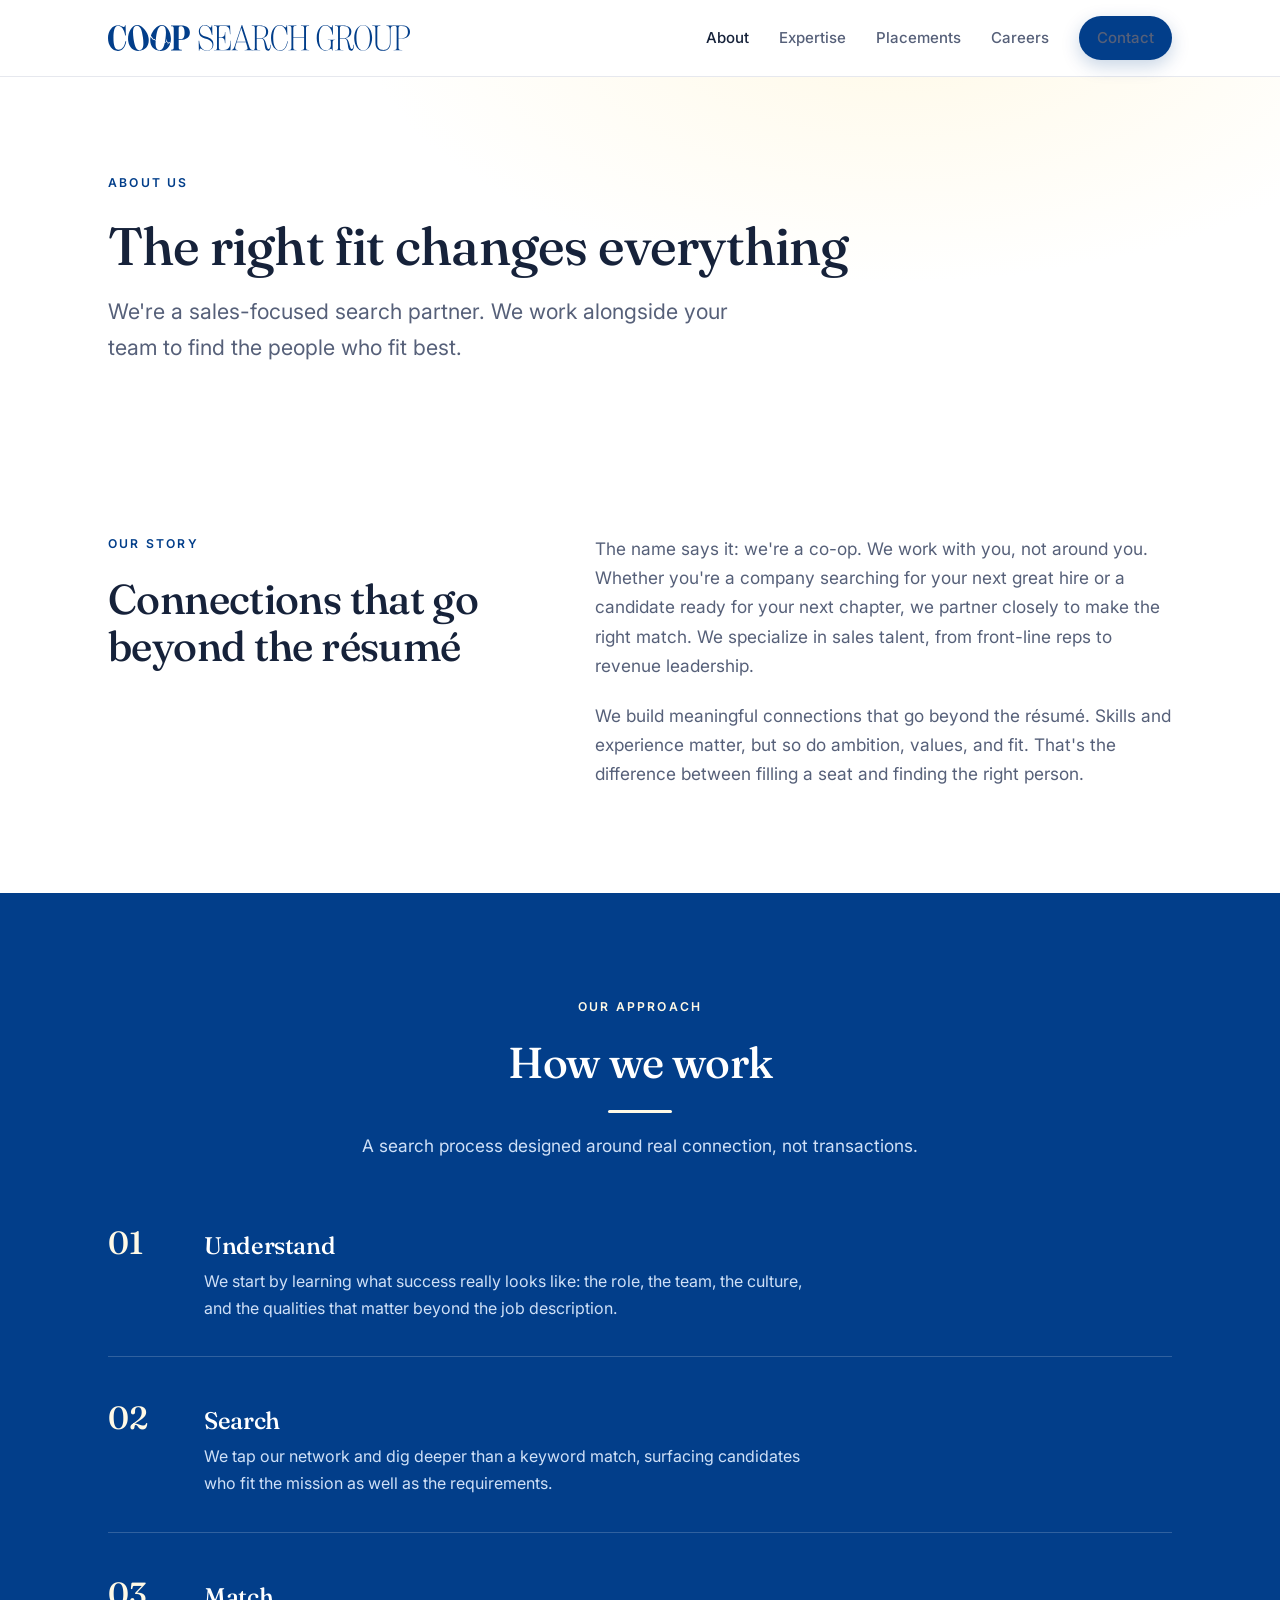
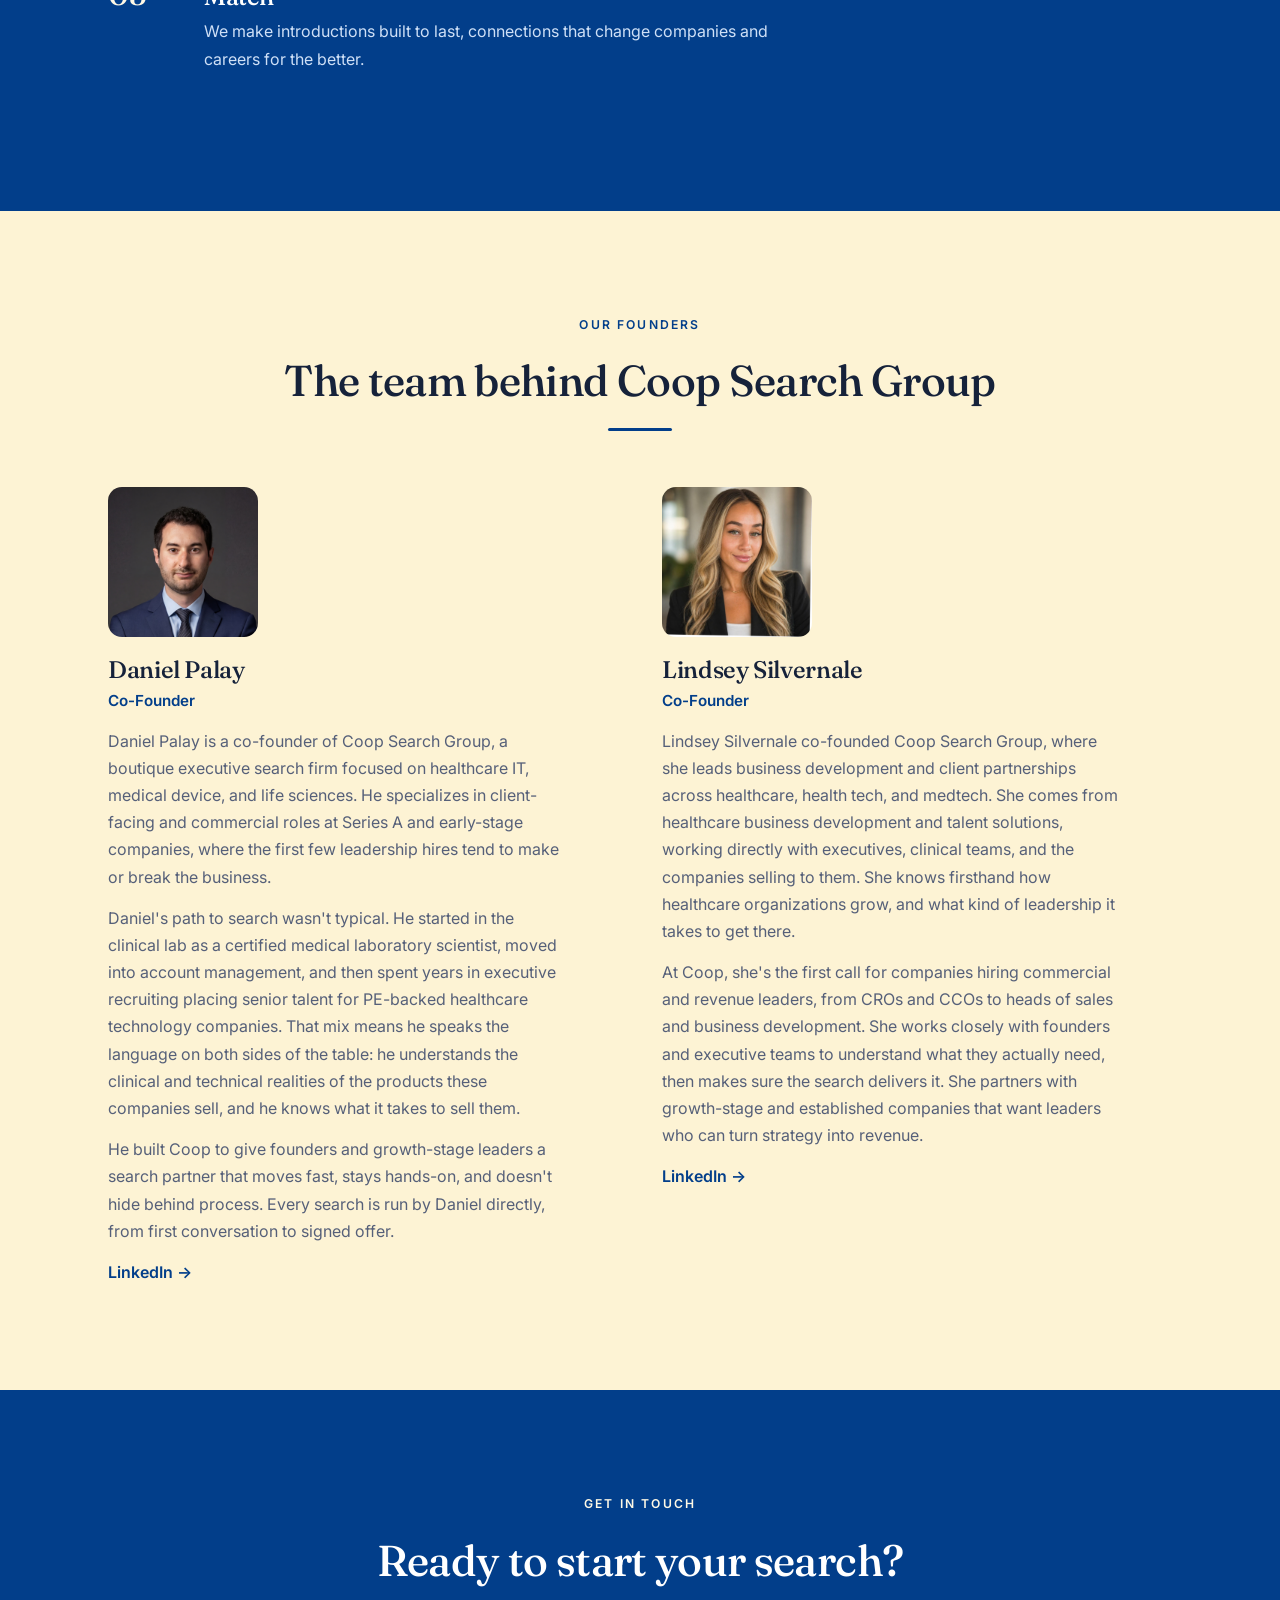
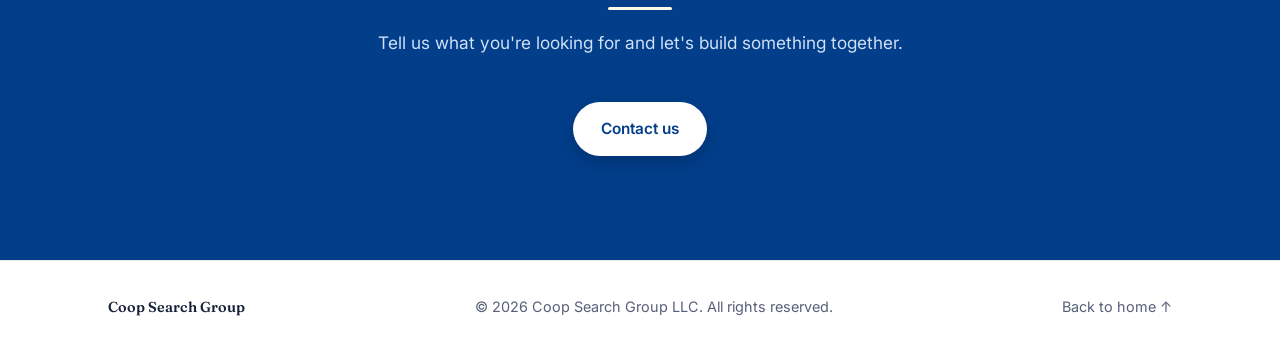
==== about.html @ 3581e875 "Rebrand messaging to co-op/partnership theme" ====
<!DOCTYPE html>
<html lang="en">
<head>
  <meta charset="UTF-8" />
  <meta name="viewport" content="width=device-width, initial-scale=1.0" />
  <title>About | Coop Search Group</title>
  <meta name="description" content="About Coop Search Group — a sales-focused search partner that works with your team to find the right fit." />
  <link rel="preconnect" href="https://fonts.googleapis.com" />
  <link rel="preconnect" href="https://fonts.gstatic.com" crossorigin />
  <link href="https://fonts.googleapis.com/css2?family=Fraunces:opsz,wght@9..144,400;9..144,500;9..144,600;9..144,700&family=Inter:wght@400;500;600;700&display=swap" rel="stylesheet" />
  <link rel="stylesheet" href="styles.css" />
</head>
<body>
  <header class="site-header">
    <div class="container nav">
      <a href="/" class="brand">
        <img src="logo.svg" alt="Coop Search Group" class="brand-logo" />
      </a>
      <nav class="nav-links" id="navLinks">
        <a href="/about" class="active">About</a>
        <a href="/expertise">Expertise</a>
        <a href="/placements">Placements</a>
        <a href="/careers">Careers</a>
        <a href="/contact" class="btn btn-small">Contact</a>
      </nav>
      <button class="nav-toggle" id="navToggle" aria-label="Toggle menu">☰</button>
    </div>
  </header>

  <main>
    <section class="page-hero">
      <div class="container">
        <p class="eyebrow">About us</p>
        <h1>The right fit changes everything</h1>
        <p class="lead">We're a sales-focused search partner. We work alongside your team to find the people who fit best.</p>
      </div>
    </section>

    <section class="section">
      <div class="container grid-2">
        <div class="grid-2-head">
          <p class="eyebrow">Our story</p>
          <h2>Connections that go beyond the résumé</h2>
        </div>
        <div class="grid-2-body">
          <p>The name says it: we're a co-op. We work with you, not around you. Whether you're a company searching for your next great hire or a candidate ready for your next chapter, we partner closely to make the right match. We specialize in sales talent, from front-line reps to revenue leadership.</p>
          <p>We build meaningful connections that go beyond the résumé. Skills and experience matter, but so do ambition, values, and fit. That's the difference between filling a seat and finding the right person.</p>
        </div>
      </div>
    </section>

    <section id="approach" class="section section-dark">
      <div class="container">
        <div class="section-head">
          <p class="eyebrow">Our approach</p>
          <h2>How we work</h2>
          <p class="section-sub">A search process designed around real connection, not transactions.</p>
        </div>
        <ol class="steps">
          <li class="step">
            <span class="step-num">01</span>
            <div>
              <h3>Understand</h3>
              <p>We start by learning what success really looks like: the role, the team, the culture, and the qualities that matter beyond the job description.</p>
            </div>
          </li>
          <li class="step">
            <span class="step-num">02</span>
            <div>
              <h3>Search</h3>
              <p>We tap our network and dig deeper than a keyword match, surfacing candidates who fit the mission as well as the requirements.</p>
            </div>
          </li>
          <li class="step">
            <span class="step-num">03</span>
            <div>
              <h3>Match</h3>
              <p>We make introductions built to last, connections that change companies and careers for the better.</p>
            </div>
          </li>
        </ol>
      </div>
    </section>

    <section id="founders" class="section section-alt">
      <div class="container">
        <div class="section-head">
          <p class="eyebrow">Our founders</p>
          <h2>The team behind Coop Search Group</h2>
        </div>
        <div class="founders">
          <article class="founder">
            <img src="daniel-founder.jpeg" alt="Daniel Palay" class="founder-photo" />
            <h3>Daniel Palay</h3>
            <p class="founder-role">Co-Founder</p>
            <p>Daniel Palay is a co-founder of Coop Search Group, a boutique executive search firm focused on healthcare IT, medical device, and life sciences. He specializes in client-facing and commercial roles at Series A and early-stage companies, where the first few leadership hires tend to make or break the business.</p>
            <p>Daniel's path to search wasn't typical. He started in the clinical lab as a certified medical laboratory scientist, moved into account management, and then spent years in executive recruiting placing senior talent for PE-backed healthcare technology companies. That mix means he speaks the language on both sides of the table: he understands the clinical and technical realities of the products these companies sell, and he knows what it takes to sell them.</p>
            <p>He built Coop to give founders and growth-stage leaders a search partner that moves fast, stays hands-on, and doesn't hide behind process. Every search is run by Daniel directly, from first conversation to signed offer.</p>
            <a href="https://www.linkedin.com/in/daniel-palay/" target="_blank" rel="noopener" class="founder-link">LinkedIn →</a>
          </article>
          <article class="founder">
            <img src="founder-lindsey.jpeg" alt="Lindsey Silvernale" class="founder-photo" />
            <h3>Lindsey Silvernale</h3>
            <p class="founder-role">Co-Founder</p>
            <p>Lindsey Silvernale co-founded Coop Search Group, where she leads business development and client partnerships across healthcare, health tech, and medtech. She comes from healthcare business development and talent solutions, working directly with executives, clinical teams, and the companies selling to them. She knows firsthand how healthcare organizations grow, and what kind of leadership it takes to get there.</p>
            <p>At Coop, she's the first call for companies hiring commercial and revenue leaders, from CROs and CCOs to heads of sales and business development. She works closely with founders and executive teams to understand what they actually need, then makes sure the search delivers it. She partners with growth-stage and established companies that want leaders who can turn strategy into revenue.</p>
            <a href="https://www.linkedin.com/in/lindsey-silvernale-35462b244/" target="_blank" rel="noopener" class="founder-link">LinkedIn →</a>
          </article>
        </div>
      </div>
    </section>

    <section class="section section-cta">
      <div class="container contact-inner">
        <div class="section-head">
          <p class="eyebrow">Get in touch</p>
          <h2>Ready to start your search?</h2>
          <p class="section-sub">Tell us what you're looking for and let's build something together.</p>
        </div>
        <div class="contact-actions">
          <a class="btn btn-contact" href="/contact">Contact us</a>
        </div>
      </div>
    </section>
  </main>

  <footer class="site-footer">
    <div class="container footer-inner">
      <span class="footer-brand">Coop Search Group</span>
      <span>© <span id="year"></span> Coop Search Group LLC. All rights reserved.</span>
      <a href="/">Back to home ↑</a>
    </div>
  </footer>

  <script>
    document.getElementById('year').textContent = new Date().getFullYear();
    const toggle = document.getElementById('navToggle');
    const links = document.getElementById('navLinks');
    toggle.addEventListener('click', () => links.classList.toggle('open'));
    links.addEventListener('click', e => { if (e.target.tagName === 'A') links.classList.remove('open'); });
  </script>
</body>
</html>
---- styles.css ----
:root {
  --ink: #16223a;
  --ink-soft: #566079;
  --bg: #ffffff;
  --cream: #fff9e6;
  --brand: #023e8a;
  --brand-deep: #012c66;
  --line: #e6e8ee;
  --radius: 14px;
  --shadow: 0 10px 30px rgba(22, 34, 58, 0.07);
  --maxw: 1120px;
}

* { box-sizing: border-box; margin: 0; padding: 0; }
html { scroll-behavior: smooth; }
body {
  font-family: 'Inter', system-ui, -apple-system, sans-serif;
  color: var(--ink);
  background: var(--bg);
  line-height: 1.7;
  -webkit-font-smoothing: antialiased;
}
.container { width: 100%; max-width: var(--maxw); margin: 0 auto; padding: 0 28px; }
h1, h2, h3 { font-family: 'Fraunces', Georgia, serif; line-height: 1.12; letter-spacing: -0.015em; font-weight: 500; }
a { color: inherit; text-decoration: none; }

/* HEADER */
.site-header {
  position: sticky; top: 0; z-index: 50;
  background: rgba(255, 255, 255, 0.9);
  backdrop-filter: saturate(180%) blur(12px);
  border-bottom: 1px solid var(--line);
}
.nav { display: flex; align-items: center; justify-content: space-between; height: 76px; }
.brand { display: flex; align-items: center; }
.brand-logo { height: 26px; width: auto; max-width: 60vw; display: block; }
.nav-links { display: flex; align-items: center; gap: 30px; }
.nav-links a { font-size: 0.94rem; font-weight: 500; color: var(--ink-soft); transition: color .15s; }
.nav-links a:hover, .nav-links a.active { color: var(--ink); }
.nav-toggle { display: none; background: none; border: 0; font-size: 1.5rem; cursor: pointer; color: var(--ink); }

/* BUTTONS */
.btn {
  display: inline-block; background: var(--brand); color: #fff;
  padding: 14px 28px; border-radius: 999px; font-weight: 600; font-size: 0.96rem;
  transition: transform .15s, box-shadow .15s, background .15s;
  box-shadow: 0 6px 18px rgba(2, 62, 138, 0.22);
}
.btn:hover { background: var(--brand-deep); transform: translateY(-2px); }
.btn-small { padding: 9px 18px; font-size: 0.88rem; }
.btn-ghost { background: transparent; color: var(--ink); box-shadow: none; border: 1.5px solid var(--line); }
.btn-ghost:hover { background: #f7f8fb; border-color: var(--brand); transform: translateY(-2px); }

/* HERO (full-bleed photo) */
.hero-photo { position: relative; min-height: 84vh; display: flex; align-items: center; }
.hero-photo-img { position: absolute; inset: 0; width: 100%; height: 100%; object-fit: cover; }
.hero-scrim {
  position: absolute; inset: 0;
  background: linear-gradient(90deg, rgba(3, 17, 38, 0.82) 0%, rgba(3, 17, 38, 0.5) 55%, rgba(3, 17, 38, 0.22) 100%);
}
.hero-photo .container { position: relative; z-index: 2; }
.hero-inner { max-width: 780px; }
.eyebrow {
  text-transform: uppercase; letter-spacing: 0.18em; font-size: 0.76rem;
  font-weight: 600; color: var(--brand); margin-bottom: 22px;
}
.hero-photo .eyebrow { color: var(--cream); }
.hero-photo h1 { color: #fff; font-size: clamp(2.6rem, 6vw, 4.6rem); font-weight: 500; letter-spacing: -0.02em; }
.hero-photo-sub { color: rgba(255, 255, 255, 0.9); font-size: clamp(1.1rem, 1.7vw, 1.34rem); max-width: 620px; margin-top: 22px; }
.lead { font-size: clamp(1.12rem, 1.7vw, 1.34rem); color: var(--ink-soft); max-width: 660px; }
.hero-actions { display: flex; gap: 14px; flex-wrap: wrap; margin-top: 34px; }
.hero-photo .btn-ghost { color: #fff; border-color: rgba(255, 255, 255, 0.55); }
.hero-photo .btn-ghost:hover { background: rgba(255, 255, 255, 0.14); border-color: #fff; }

/* SECTIONS */
.section { padding: 104px 0; }
.section-divider { border-top: 1px solid var(--line); }
.section-alt { background: #fdf3d4; }
.section-alt .expertise-col { border-top-color: #ecdfb2; }

/* DARK BAND SECTION */
.section-dark { background: var(--brand); color: #fff; border-top: 0; }
.section-dark .eyebrow { color: var(--cream); }
.section-dark h2 { color: #fff; }
.section-dark .section-head h2::after { background: var(--cream); }
.section-dark .section-sub { color: #cfe0f7; }
.section-dark .step { border-top-color: rgba(255, 255, 255, 0.18); }
.section-dark .step-num { color: var(--cream); }
.section-dark .step h3 { color: #fff; }
.section-dark .step p { color: #cfe0f7; }
.section-head { max-width: 760px; margin: 0 auto 56px; text-align: center; }
.section-head h2 { font-size: clamp(1.9rem, 3.6vw, 2.7rem); margin-bottom: 18px; }
.section-head h2::after {
  content: ""; display: block; width: 64px; height: 3px; border-radius: 2px;
  background: var(--brand); margin: 22px auto 0;
}
.section-sub { color: var(--ink-soft); font-size: 1.08rem; }
.section-sub em { color: #97a0b3; font-style: italic; }
.section h2 { font-size: clamp(1.9rem, 3.6vw, 2.7rem); }

/* ABOUT — editorial two-column */
.grid-2 { display: grid; grid-template-columns: 0.85fr 1.15fr; gap: 60px; align-items: start; }
.grid-2-head h2 { font-size: clamp(1.9rem, 3.4vw, 2.6rem); margin-top: 14px; }
.grid-2-body p { color: var(--ink-soft); margin-bottom: 20px; font-size: 1.08rem; max-width: 56ch; }
.grid-2-body p:last-child { margin-bottom: 0; }

/* EXPERTISE */
.expertise-grid { display: grid; grid-template-columns: repeat(2, 1fr); gap: 0 64px; }
.expertise-col { border-top: 1px solid var(--line); padding: 28px 0 32px; }
.expertise-col h3 { font-size: 1.4rem; margin-bottom: 10px; }
.expertise-col p { color: var(--ink-soft); font-size: 1rem; }

/* APPROACH — numbered steps */
.steps { list-style: none; display: grid; gap: 0; }
.step { display: flex; gap: 32px; align-items: baseline; border-top: 1px solid var(--line); padding: 34px 0; }
.step:first-child { border-top: 0; padding-top: 0; }
.step-num { font-family: 'Fraunces', serif; font-size: 2rem; font-weight: 500; color: var(--brand); min-width: 64px; }
.step h3 { font-size: 1.5rem; margin-bottom: 8px; }
.step p { color: var(--ink-soft); max-width: 62ch; }

/* WHO WE HELP */
.split { display: grid; grid-template-columns: 1fr 1fr; gap: 28px; }
.split-card {
  border: 1px solid var(--line); border-radius: var(--radius); padding: 0; overflow: hidden;
  background: #fff; box-shadow: var(--shadow);
}
.split-body { padding: 36px 34px; }
.split-card h3 { font-size: 1.5rem; margin-bottom: 12px; }
.split-card p { color: var(--ink-soft); margin-bottom: 24px; }
.split-img { display: block; width: 100%; aspect-ratio: 5 / 3; object-fit: cover; margin: 0; }

/* PLACEMENTS */
.placements { display: grid; gap: 0; }
.placement { border-top: 1px solid var(--line); padding: 32px 0; }
.placement:hover h3 { color: var(--brand); }
.placement h3 { font-size: 1.5rem; margin-bottom: 8px; transition: color .15s; }
.placement p { color: var(--ink-soft); max-width: 72ch; }

/* TESTIMONIALS */
.quotes { display: grid; grid-template-columns: 1fr 1fr; gap: 28px; }
.quote { border-left: 3px solid var(--brand); padding: 6px 0 6px 28px; }
.quote blockquote {
  font-family: 'Fraunces', serif; font-size: 1.35rem; line-height: 1.4; font-weight: 400;
  color: var(--ink); margin-bottom: 22px;
}
.quote blockquote:last-child { margin-bottom: 0; }
.quote figcaption { display: flex; flex-direction: column; gap: 2px; }
.quote figcaption strong { font-weight: 600; }
.quote figcaption span { color: var(--ink-soft); font-size: 0.95rem; }

/* FOUNDERS */
.founders { display: grid; grid-template-columns: 1fr 1fr; gap: 44px; }
.founder-photo { width: 150px; height: 150px; object-fit: cover; border-radius: var(--radius); display: block; margin-bottom: 20px; }
.founder h3 { font-size: 1.5rem; margin-bottom: 4px; }
.founders .founder-role { color: var(--brand); font-weight: 600; font-size: 0.95rem; margin-bottom: 14px; }
.founder p { color: var(--ink-soft); max-width: 46ch; }
.founder p + p { margin-top: 14px; }
.founder-link { display: inline-block; margin-top: 14px; color: var(--brand); font-weight: 600; }
.founder-link:hover { color: var(--brand-deep); }

/* CONTACT / CTA */
.section-cta { background: var(--brand); color: #fff; border-top: 0; }
.section-cta .section-head h2::after { background: var(--cream); }
.section-cta .eyebrow { color: var(--cream); }
.section-cta h2 { color: #fff; }
.section-cta .section-sub { color: #cfe0f7; }
.section-cta .section-sub em { color: #a9c3e8; }
.contact-inner { text-align: center; }
.contact-inner .section-head { margin: 0 auto 44px; }
.contact-actions { display: flex; gap: 14px; justify-content: center; flex-wrap: wrap; }
.btn-contact {
  display: inline-flex; align-items: center; gap: 9px;
  background: #ffffff; color: var(--brand); box-shadow: 0 6px 18px rgba(0, 0, 0, 0.18);
}
.btn-contact:hover { background: var(--cream); color: var(--brand-deep); }
.btn-icon { width: 18px; height: 18px; flex-shrink: 0; }

/* FULL-BLEED PHOTO BAND */
.photo-band { position: relative; height: 360px; overflow: hidden; }
.photo-band img { width: 100%; height: 100%; object-fit: cover; display: block; }
.photo-band .band-overlay {
  position: absolute; inset: 0; background: rgba(2, 62, 138, 0.62);
  display: flex; align-items: center; justify-content: center; text-align: center; padding: 0 28px;
}
.band-text {
  font-family: 'Fraunces', serif; color: #fff; font-weight: 500;
  font-size: clamp(1.6rem, 3.6vw, 2.7rem); line-height: 1.2; max-width: 820px; letter-spacing: -0.01em;
}

/* CAREERS PAGE */
.page-hero {
  background: radial-gradient(900px 460px at 70% -20%, var(--cream) 0%, rgba(255,255,255,0) 60%), var(--bg);
  padding: 96px 0 64px;
}
.page-hero h1 { font-size: clamp(2.2rem, 4.8vw, 3.3rem); font-weight: 500; margin-bottom: 18px; }
.page-hero .lead { max-width: 620px; }
.callout-lead { margin-top: 30px; margin-bottom: 12px; color: var(--ink-soft); font-size: 1.05rem; }
.jobs-section { padding-top: 40px; }
.jobs-embed {
  background: #fff; border: 1px solid var(--line); border-radius: var(--radius);
  box-shadow: var(--shadow); overflow: hidden;
}
.jobs-embed iframe { display: block; width: 100%; height: 1200px; border: 0; }
.jobs-fallback { text-align: center; color: var(--ink-soft); margin-top: 26px; font-size: 0.95rem; }
.jobs-fallback a { color: var(--brand); font-weight: 600; }

/* FOOTER */
.site-footer { border-top: 1px solid var(--line); padding: 34px 0; }
.footer-inner {
  display: flex; align-items: center; justify-content: space-between; gap: 16px;
  flex-wrap: wrap; color: var(--ink-soft); font-size: 0.9rem;
}
.footer-brand { font-family: 'Fraunces', serif; font-weight: 600; color: var(--ink); }
.footer-inner a:hover { color: var(--brand); }

/* RESPONSIVE */
@media (max-width: 860px) {
  .section { padding: 72px 0; }
  .hero-photo { min-height: 78vh; }
  .hero-scrim { background: linear-gradient(180deg, rgba(3, 17, 38, 0.55) 0%, rgba(3, 17, 38, 0.78) 100%); }
  .grid-2, .expertise-grid, .split, .quotes, .founders { grid-template-columns: 1fr; }
  .grid-2 { gap: 28px; }
  .expertise-col { padding: 24px 0 26px; }
  .expertise-col:first-child { border-top: 1px solid var(--line); }
  .job-card { flex-direction: column; align-items: flex-start; gap: 12px; }
  .jobs-embed iframe { height: 1500px; }
  .nav-links {
    position: absolute; top: 76px; left: 0; right: 0; flex-direction: column;
    align-items: flex-start; gap: 4px; background: #fff; padding: 16px 28px 22px;
    border-bottom: 1px solid var(--line); box-shadow: var(--shadow); display: none;
  }
  .nav-links.open { display: flex; }
  .nav-links a { padding: 8px 0; width: 100%; }
  .step { gap: 20px; }
  .step-num { min-width: 48px; font-size: 1.6rem; }
  .nav-toggle { display: block; }
}
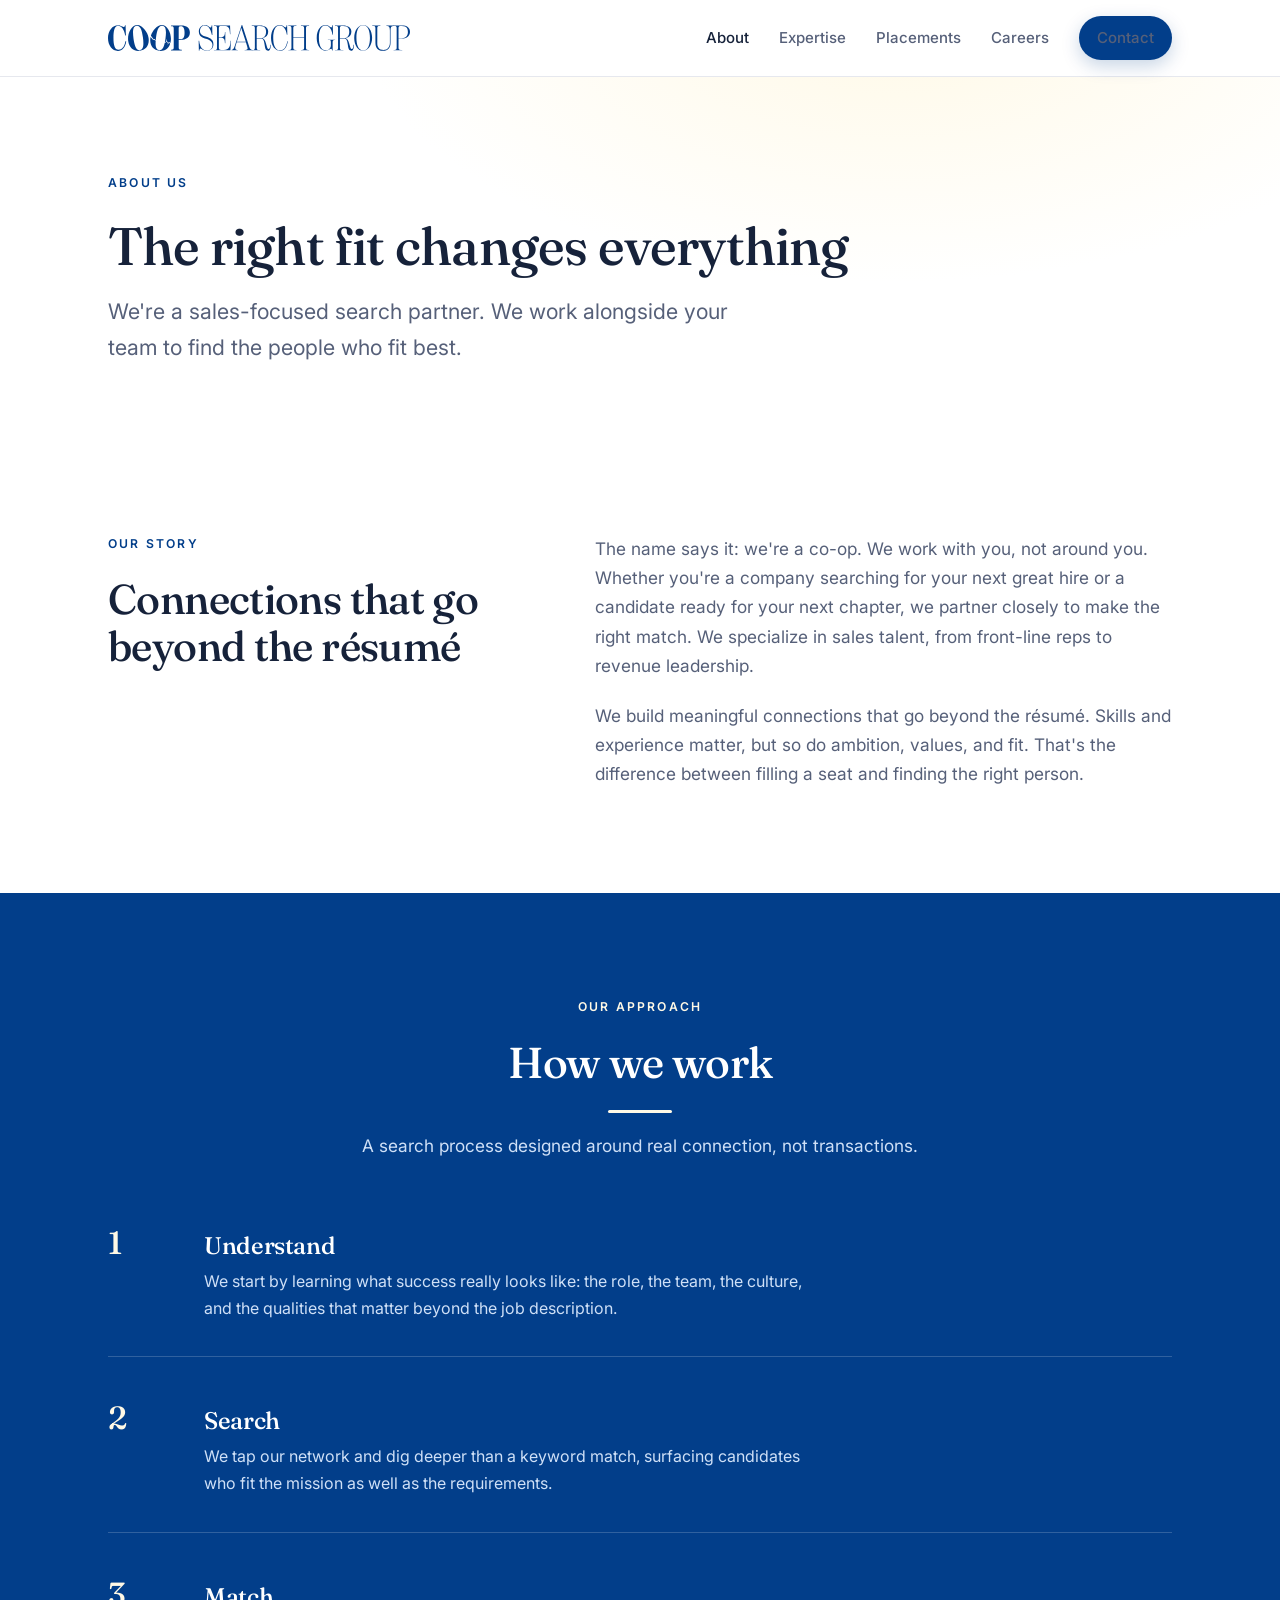
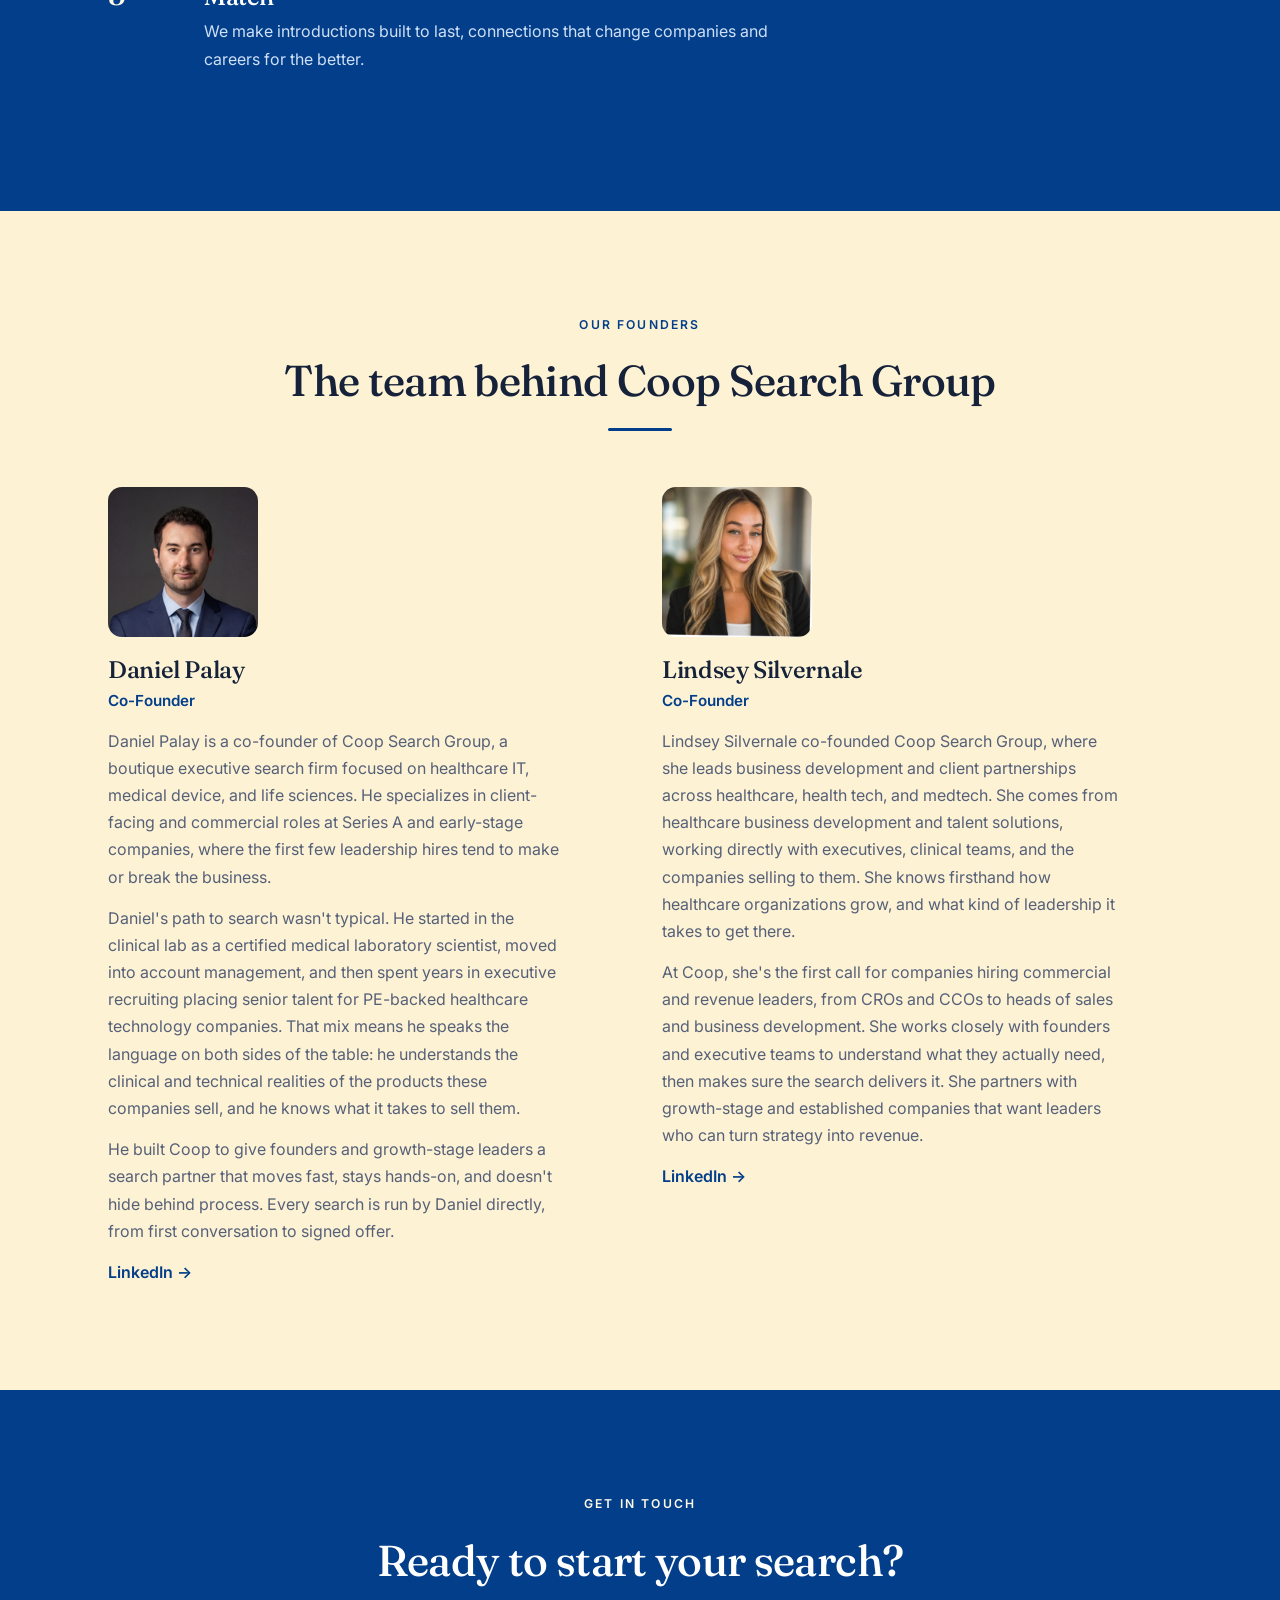
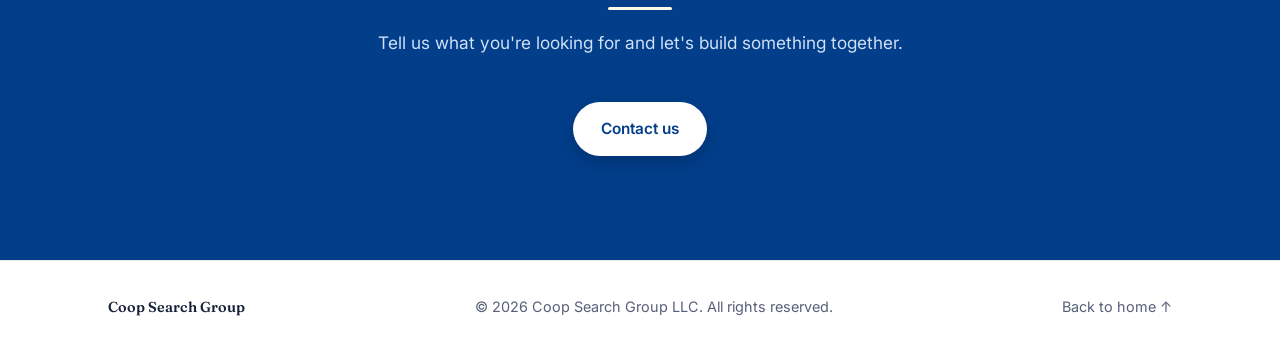
==== commit 8085560d: "Use 1/2/3 instead of 01/02/03 in How we work" ====
--- a/about.html
+++ b/about.html
@@ -58,21 +58,21 @@
         </div>
         <ol class="steps">
           <li class="step">
-            <span class="step-num">01</span>
+            <span class="step-num">1</span>
             <div>
               <h3>Understand</h3>
               <p>We start by learning what success really looks like: the role, the team, the culture, and the qualities that matter beyond the job description.</p>
             </div>
           </li>
           <li class="step">
-            <span class="step-num">02</span>
+            <span class="step-num">2</span>
             <div>
               <h3>Search</h3>
               <p>We tap our network and dig deeper than a keyword match, surfacing candidates who fit the mission as well as the requirements.</p>
             </div>
           </li>
           <li class="step">
-            <span class="step-num">03</span>
+            <span class="step-num">3</span>
             <div>
               <h3>Match</h3>
               <p>We make introductions built to last, connections that change companies and careers for the better.</p>
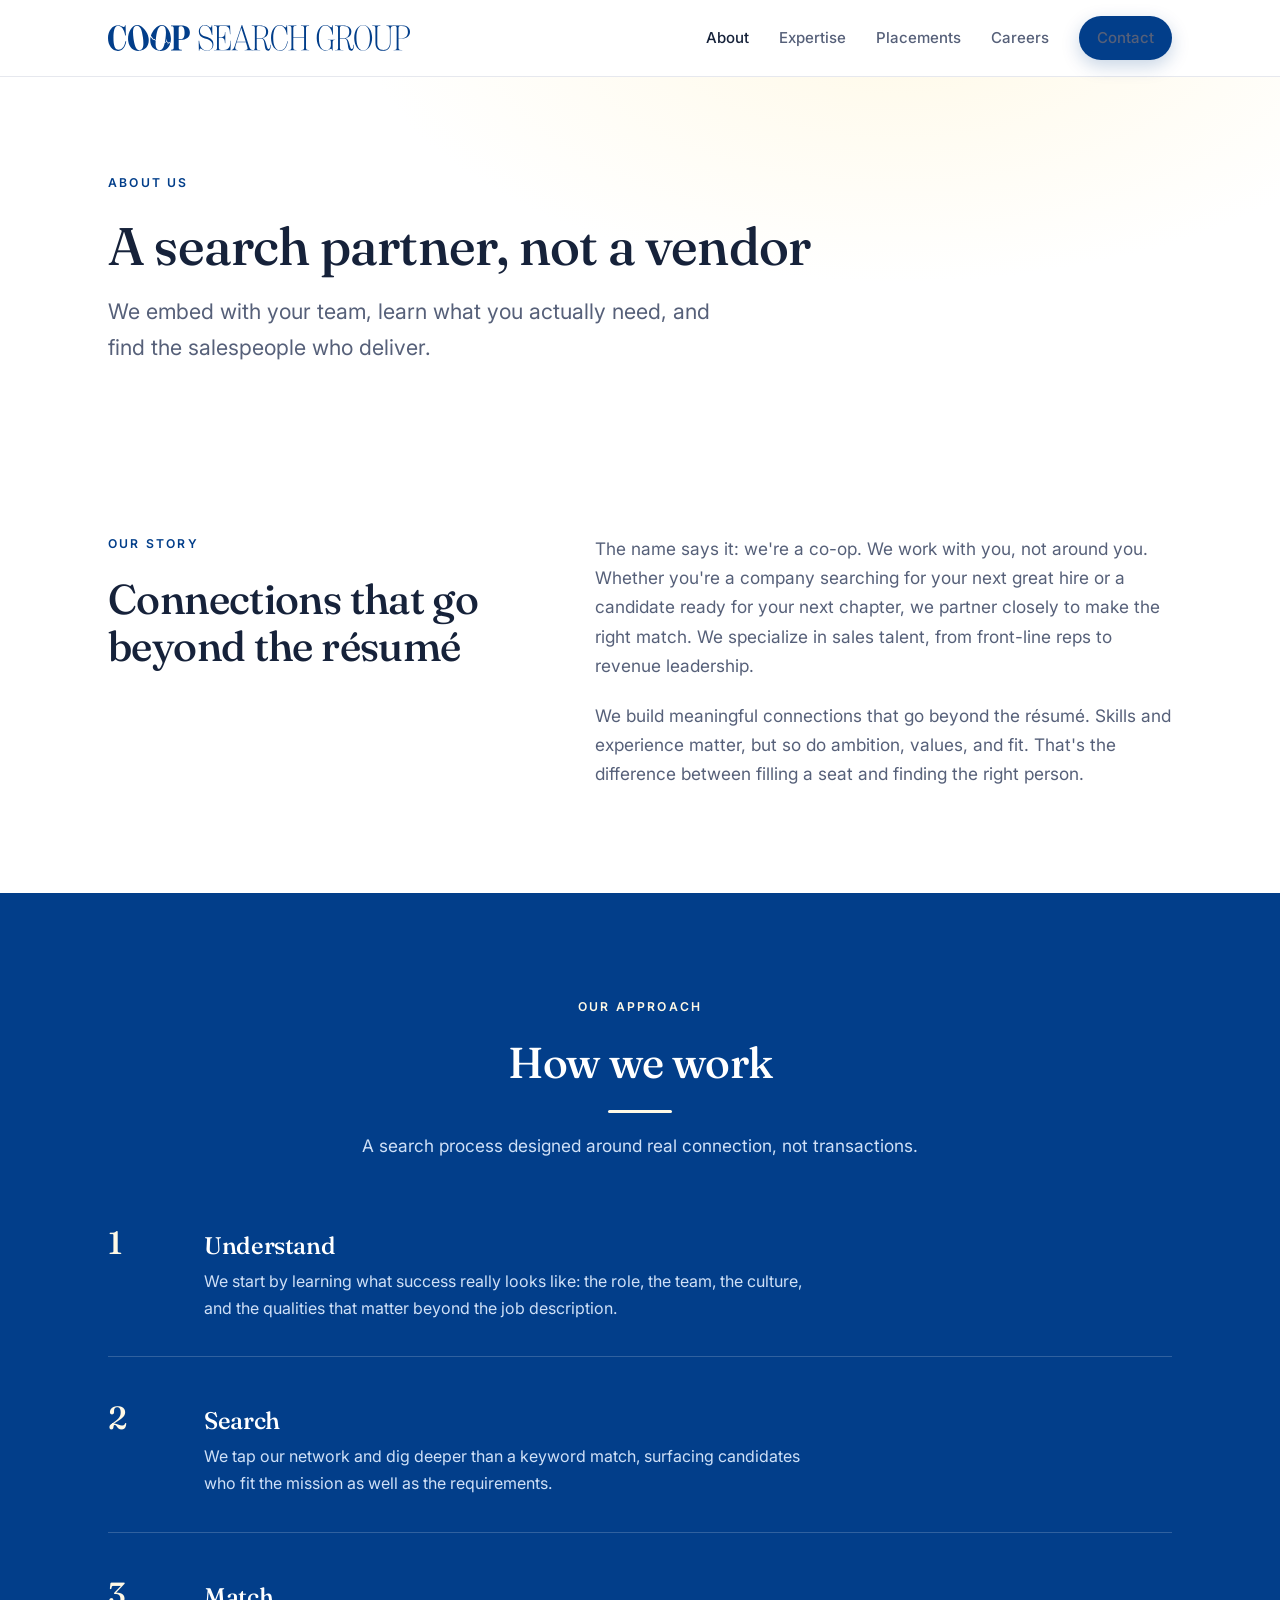
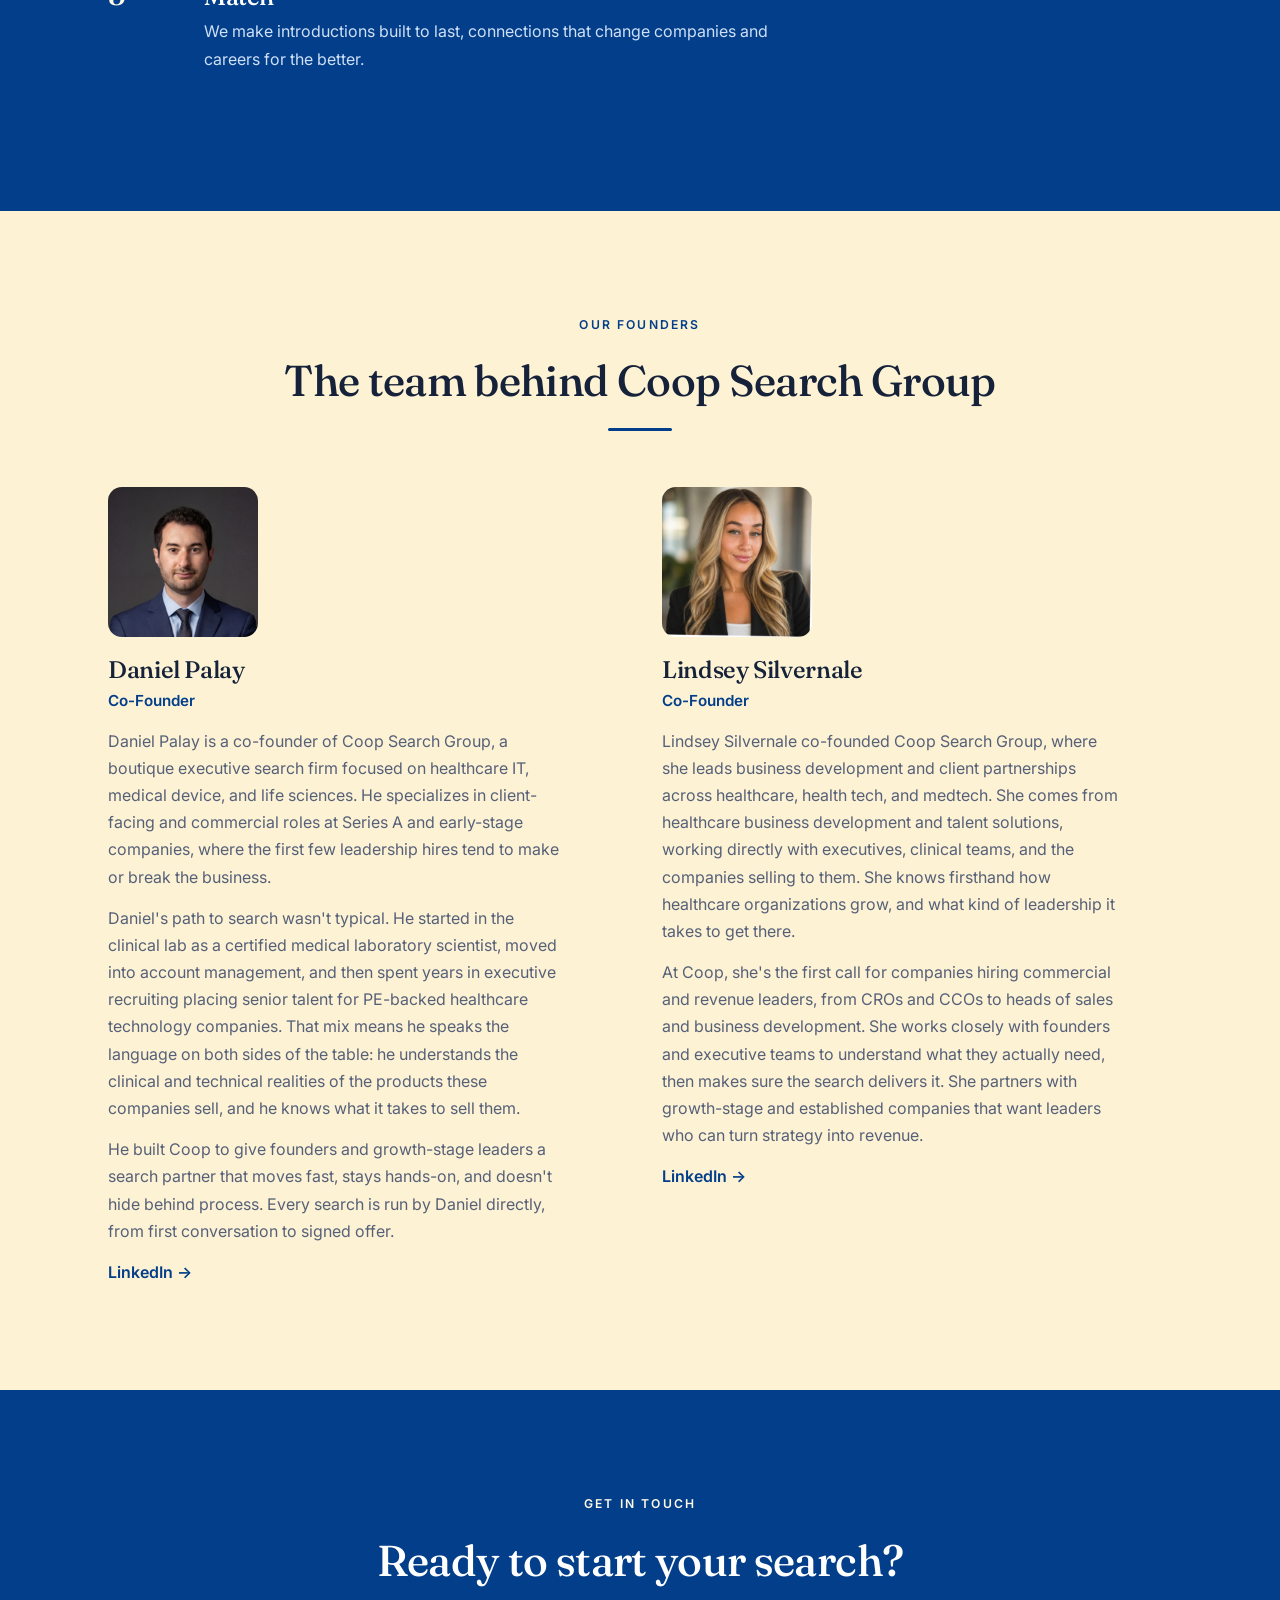
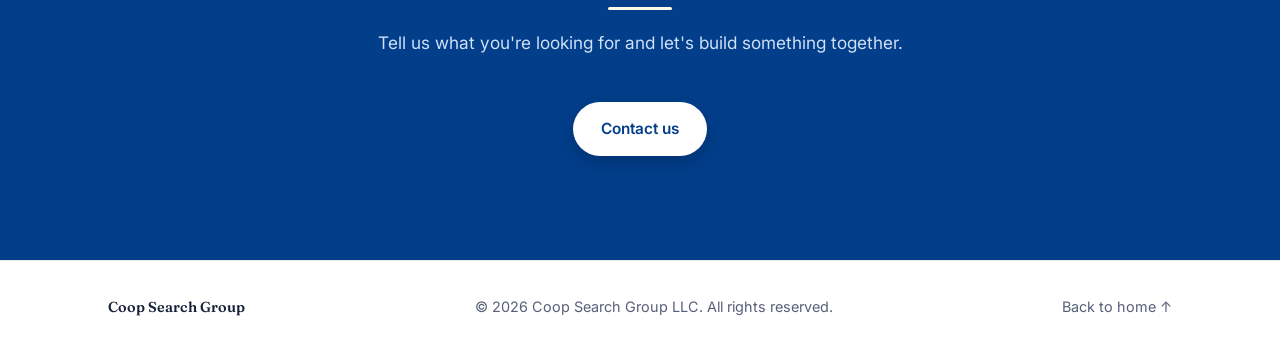
==== commit 1ce862e8: "Update About page headline: A search partner, not a vendor" ====
--- a/about.html
+++ b/about.html
@@ -31,8 +31,8 @@
     <section class="page-hero">
       <div class="container">
         <p class="eyebrow">About us</p>
-        <h1>The right fit changes everything</h1>
-        <p class="lead">We're a sales-focused search partner. We work alongside your team to find the people who fit best.</p>
+        <h1>A search partner, not a vendor</h1>
+        <p class="lead">We embed with your team, learn what you actually need, and find the salespeople who deliver.</p>
       </div>
     </section>
 
--- a/styles.css
+++ b/styles.css
@@ -105,6 +105,7 @@
 .grid-2-body p:last-child { margin-bottom: 0; }
 
 /* EXPERTISE */
+#expertise { padding-top: 32px; }
 .expertise-grid { display: grid; grid-template-columns: repeat(2, 1fr); gap: 0 64px; }
 .expertise-col { border-top: 1px solid var(--line); padding: 28px 0 32px; }
 .expertise-col h3 { font-size: 1.4rem; margin-bottom: 10px; }
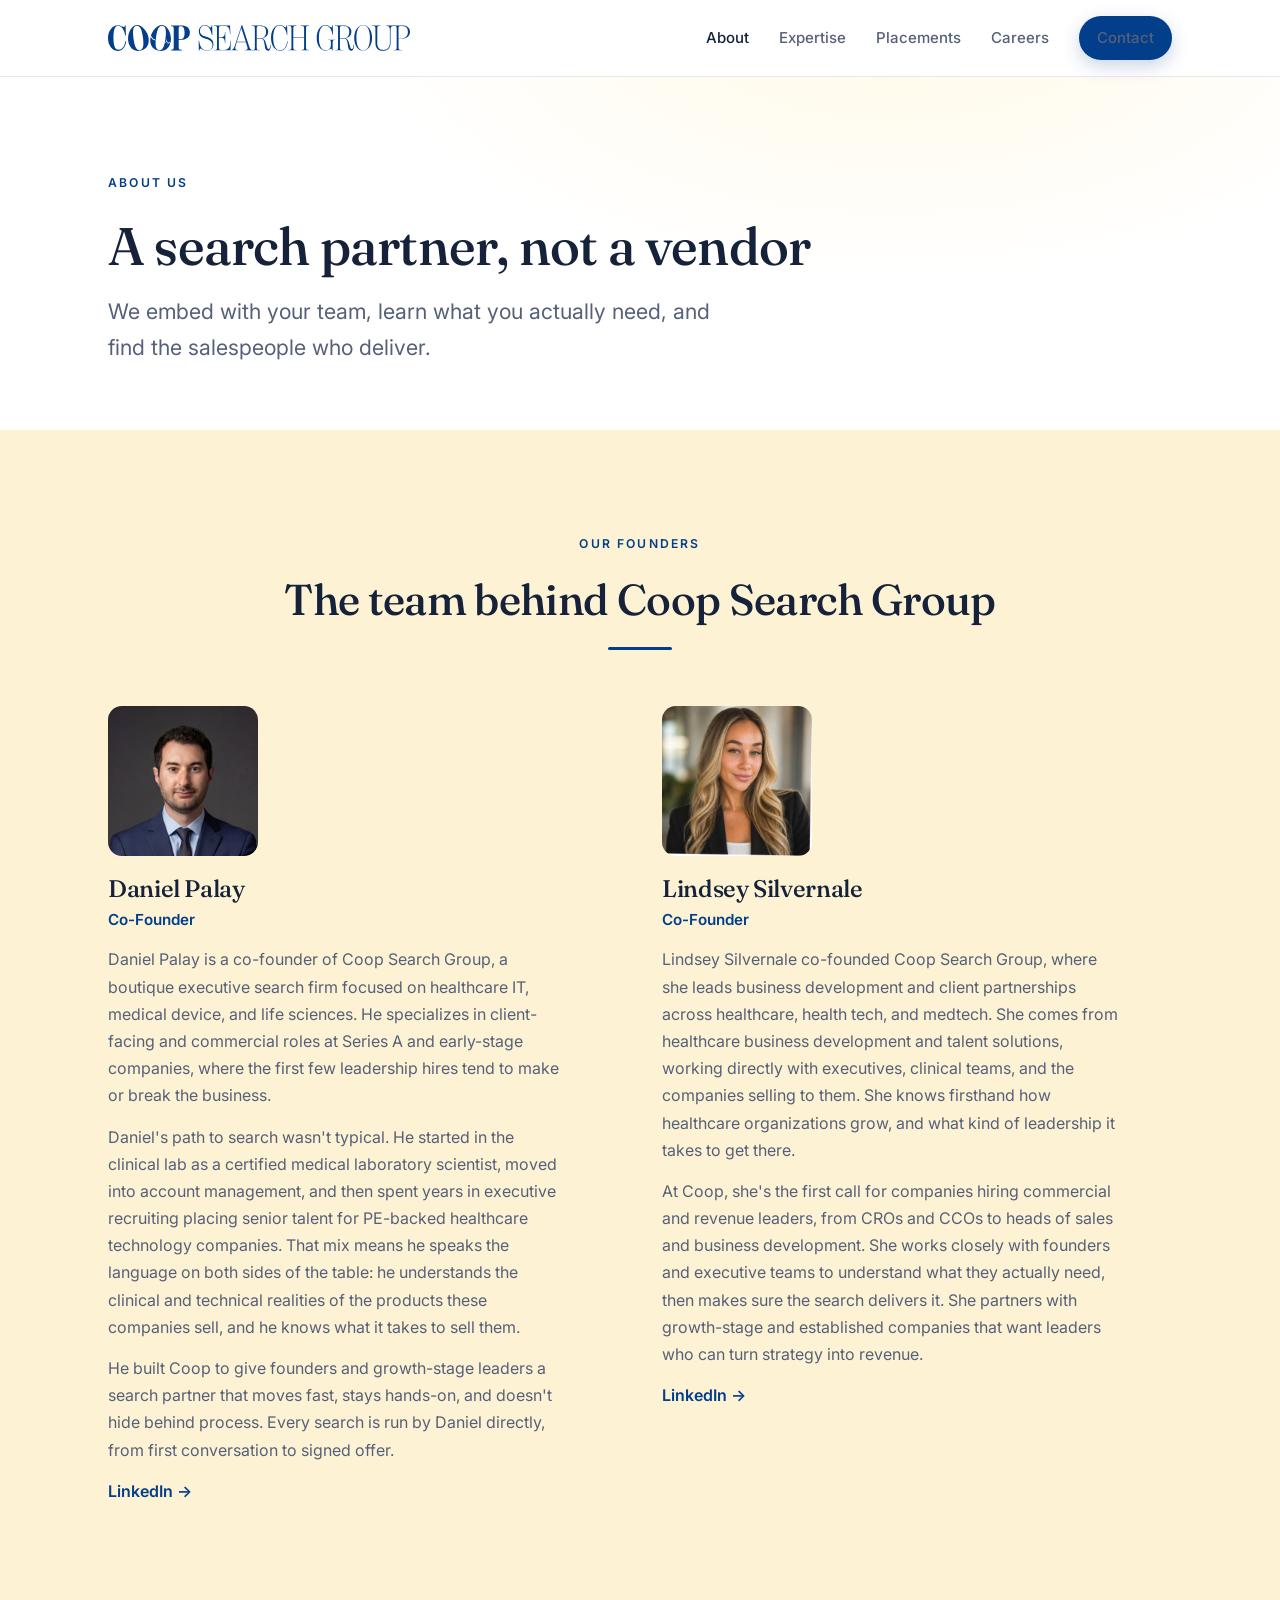
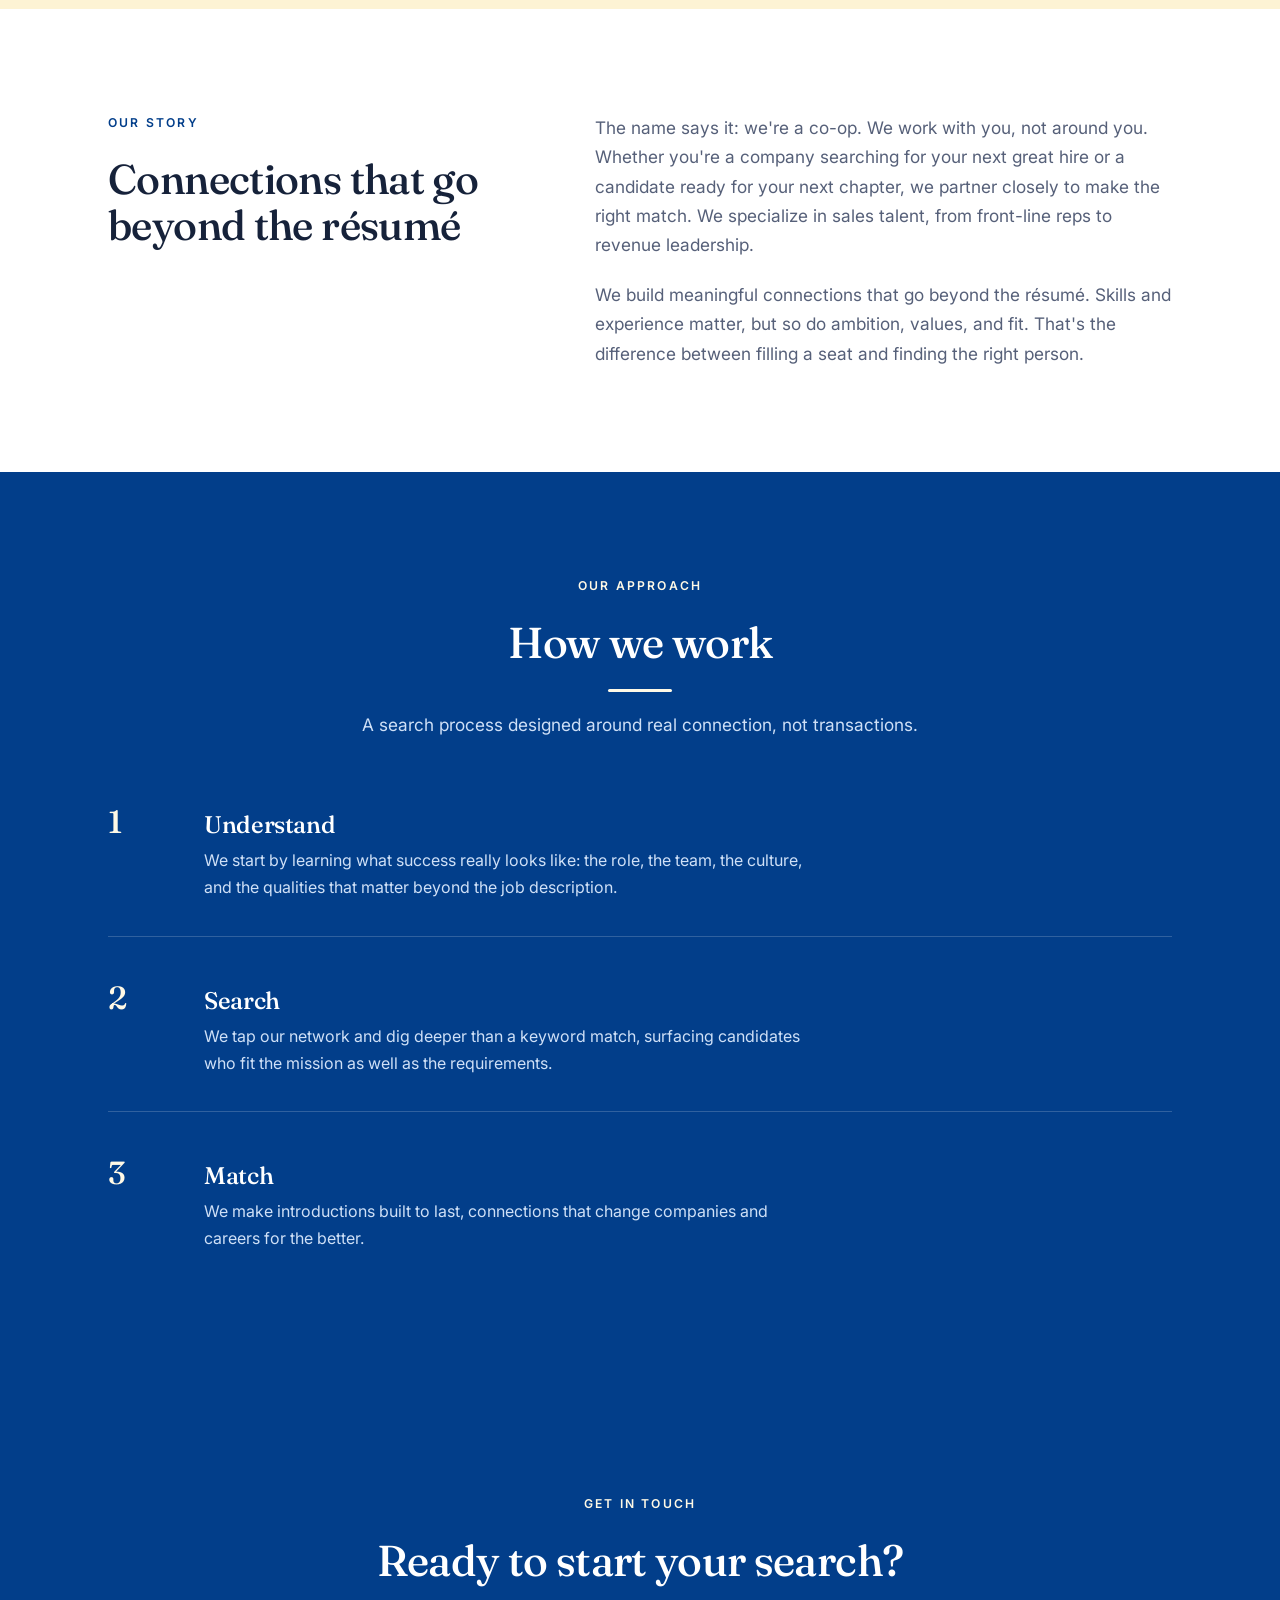
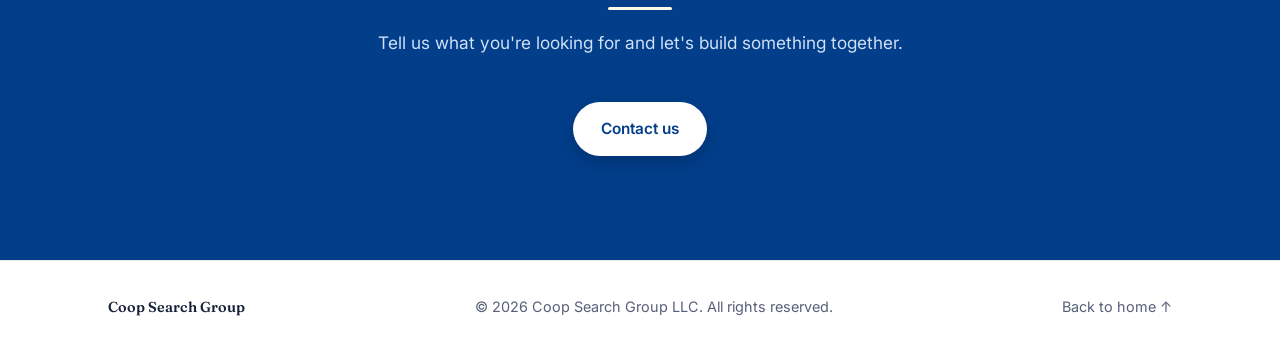
==== commit a4c747d4: "Move Founders section above Our story on About page" ====
--- a/about.html
+++ b/about.html
@@ -33,6 +33,34 @@
         <p class="eyebrow">About us</p>
         <h1>A search partner, not a vendor</h1>
         <p class="lead">We embed with your team, learn what you actually need, and find the salespeople who deliver.</p>
+      </div>
+    </section>
+
+    <section id="founders" class="section section-alt">
+      <div class="container">
+        <div class="section-head">
+          <p class="eyebrow">Our founders</p>
+          <h2>The team behind Coop Search Group</h2>
+        </div>
+        <div class="founders">
+          <article class="founder">
+            <img src="daniel-founder.jpeg" alt="Daniel Palay" class="founder-photo" />
+            <h3>Daniel Palay</h3>
+            <p class="founder-role">Co-Founder</p>
+            <p>Daniel Palay is a co-founder of Coop Search Group, a boutique executive search firm focused on healthcare IT, medical device, and life sciences. He specializes in client-facing and commercial roles at Series A and early-stage companies, where the first few leadership hires tend to make or break the business.</p>
+            <p>Daniel's path to search wasn't typical. He started in the clinical lab as a certified medical laboratory scientist, moved into account management, and then spent years in executive recruiting placing senior talent for PE-backed healthcare technology companies. That mix means he speaks the language on both sides of the table: he understands the clinical and technical realities of the products these companies sell, and he knows what it takes to sell them.</p>
+            <p>He built Coop to give founders and growth-stage leaders a search partner that moves fast, stays hands-on, and doesn't hide behind process. Every search is run by Daniel directly, from first conversation to signed offer.</p>
+            <a href="https://www.linkedin.com/in/daniel-palay/" target="_blank" rel="noopener" class="founder-link">LinkedIn →</a>
+          </article>
+          <article class="founder">
+            <img src="founder-lindsey.jpeg" alt="Lindsey Silvernale" class="founder-photo" />
+            <h3>Lindsey Silvernale</h3>
+            <p class="founder-role">Co-Founder</p>
+            <p>Lindsey Silvernale co-founded Coop Search Group, where she leads business development and client partnerships across healthcare, health tech, and medtech. She comes from healthcare business development and talent solutions, working directly with executives, clinical teams, and the companies selling to them. She knows firsthand how healthcare organizations grow, and what kind of leadership it takes to get there.</p>
+            <p>At Coop, she's the first call for companies hiring commercial and revenue leaders, from CROs and CCOs to heads of sales and business development. She works closely with founders and executive teams to understand what they actually need, then makes sure the search delivers it. She partners with growth-stage and established companies that want leaders who can turn strategy into revenue.</p>
+            <a href="https://www.linkedin.com/in/lindsey-silvernale-35462b244/" target="_blank" rel="noopener" class="founder-link">LinkedIn →</a>
+          </article>
+        </div>
       </div>
     </section>
 
@@ -82,34 +110,6 @@
       </div>
     </section>
 
-    <section id="founders" class="section section-alt">
-      <div class="container">
-        <div class="section-head">
-          <p class="eyebrow">Our founders</p>
-          <h2>The team behind Coop Search Group</h2>
-        </div>
-        <div class="founders">
-          <article class="founder">
-            <img src="daniel-founder.jpeg" alt="Daniel Palay" class="founder-photo" />
-            <h3>Daniel Palay</h3>
-            <p class="founder-role">Co-Founder</p>
-            <p>Daniel Palay is a co-founder of Coop Search Group, a boutique executive search firm focused on healthcare IT, medical device, and life sciences. He specializes in client-facing and commercial roles at Series A and early-stage companies, where the first few leadership hires tend to make or break the business.</p>
-            <p>Daniel's path to search wasn't typical. He started in the clinical lab as a certified medical laboratory scientist, moved into account management, and then spent years in executive recruiting placing senior talent for PE-backed healthcare technology companies. That mix means he speaks the language on both sides of the table: he understands the clinical and technical realities of the products these companies sell, and he knows what it takes to sell them.</p>
-            <p>He built Coop to give founders and growth-stage leaders a search partner that moves fast, stays hands-on, and doesn't hide behind process. Every search is run by Daniel directly, from first conversation to signed offer.</p>
-            <a href="https://www.linkedin.com/in/daniel-palay/" target="_blank" rel="noopener" class="founder-link">LinkedIn →</a>
-          </article>
-          <article class="founder">
-            <img src="founder-lindsey.jpeg" alt="Lindsey Silvernale" class="founder-photo" />
-            <h3>Lindsey Silvernale</h3>
-            <p class="founder-role">Co-Founder</p>
-            <p>Lindsey Silvernale co-founded Coop Search Group, where she leads business development and client partnerships across healthcare, health tech, and medtech. She comes from healthcare business development and talent solutions, working directly with executives, clinical teams, and the companies selling to them. She knows firsthand how healthcare organizations grow, and what kind of leadership it takes to get there.</p>
-            <p>At Coop, she's the first call for companies hiring commercial and revenue leaders, from CROs and CCOs to heads of sales and business development. She works closely with founders and executive teams to understand what they actually need, then makes sure the search delivers it. She partners with growth-stage and established companies that want leaders who can turn strategy into revenue.</p>
-            <a href="https://www.linkedin.com/in/lindsey-silvernale-35462b244/" target="_blank" rel="noopener" class="founder-link">LinkedIn →</a>
-          </article>
-        </div>
-      </div>
-    </section>
-
     <section class="section section-cta">
       <div class="container contact-inner">
         <div class="section-head">
--- a/styles.css
+++ b/styles.css
@@ -64,9 +64,10 @@
   text-transform: uppercase; letter-spacing: 0.18em; font-size: 0.76rem;
   font-weight: 600; color: var(--brand); margin-bottom: 22px;
 }
-.hero-photo .eyebrow { color: var(--cream); }
+.hero-photo .eyebrow { color: var(--cream); font-size: 0.9rem; }
 .hero-photo h1 { color: #fff; font-size: clamp(2.6rem, 6vw, 4.6rem); font-weight: 500; letter-spacing: -0.02em; }
 .hero-photo-sub { color: rgba(255, 255, 255, 0.9); font-size: clamp(1.1rem, 1.7vw, 1.34rem); max-width: 620px; margin-top: 22px; }
+.coop-accent { color: var(--cream); font-weight: 700; }
 .lead { font-size: clamp(1.12rem, 1.7vw, 1.34rem); color: var(--ink-soft); max-width: 660px; }
 .hero-actions { display: flex; gap: 14px; flex-wrap: wrap; margin-top: 34px; }
 .hero-photo .btn-ghost { color: #fff; border-color: rgba(255, 255, 255, 0.55); }
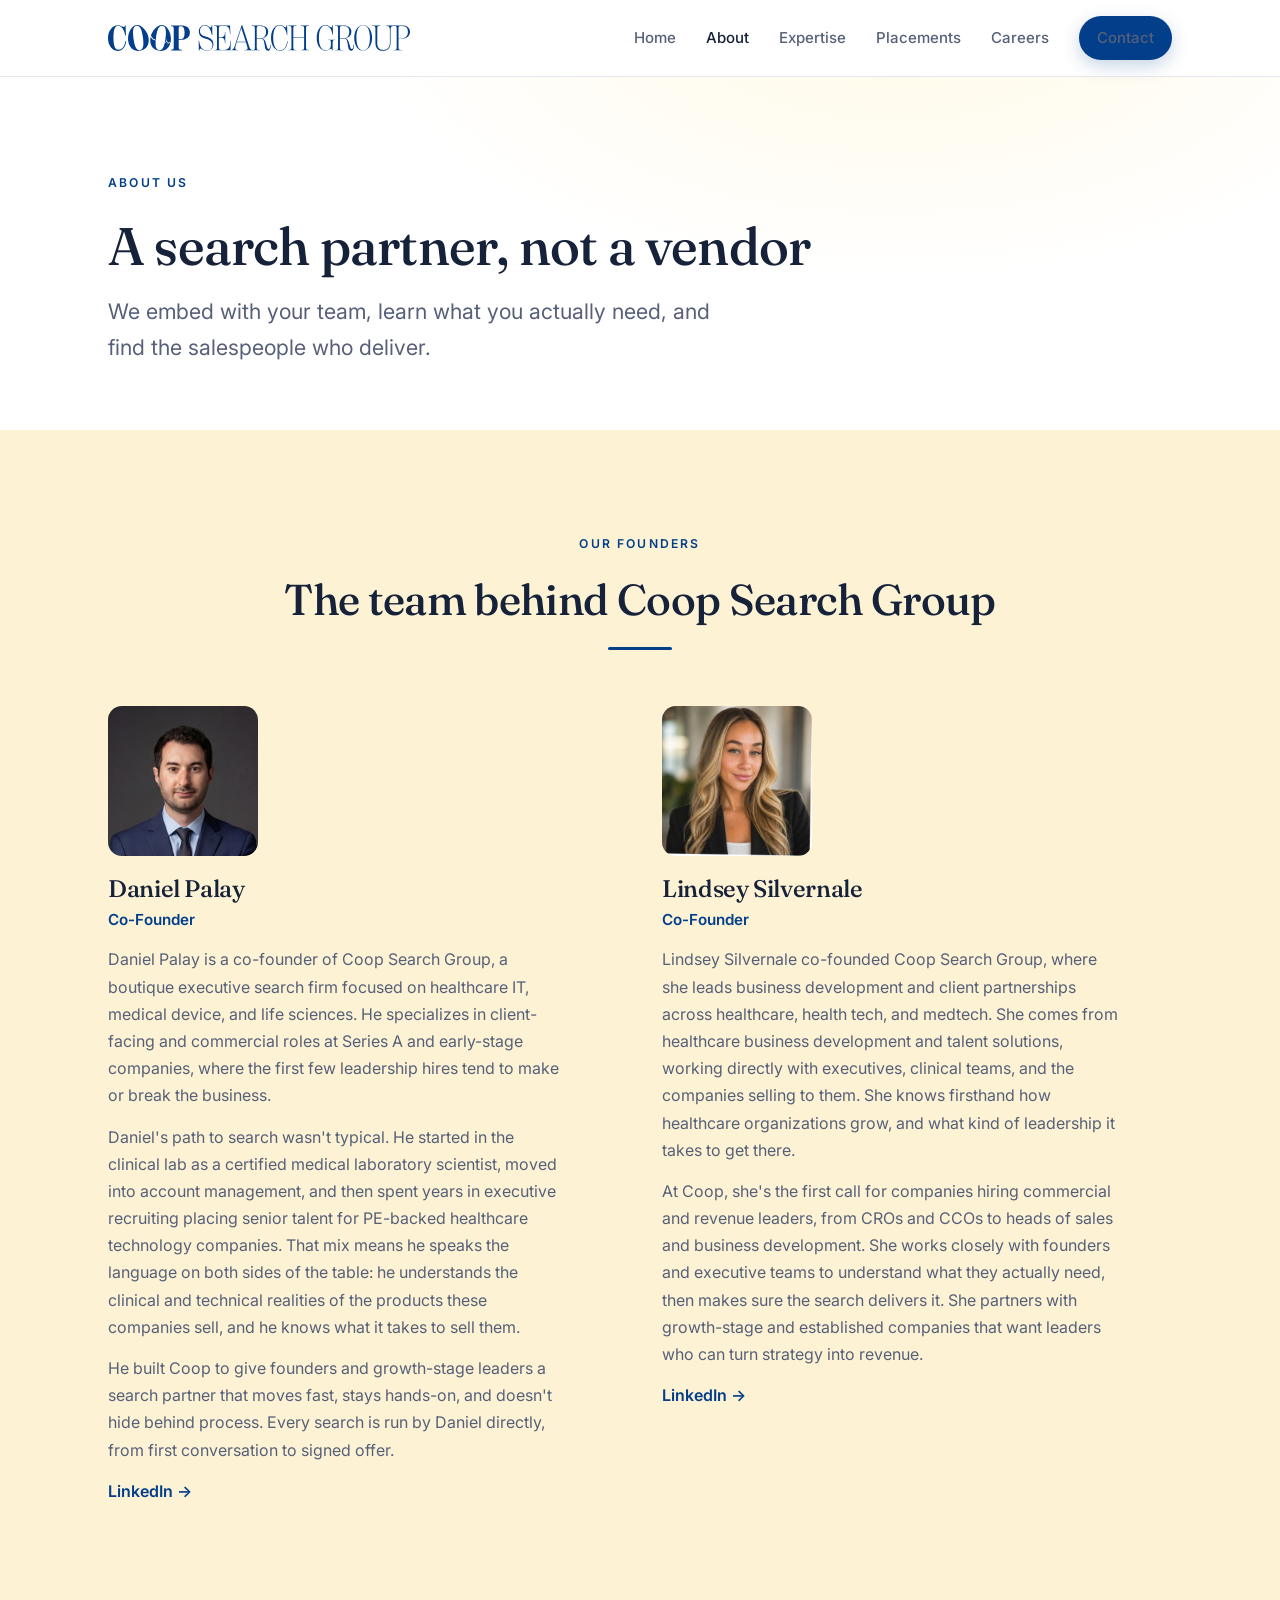
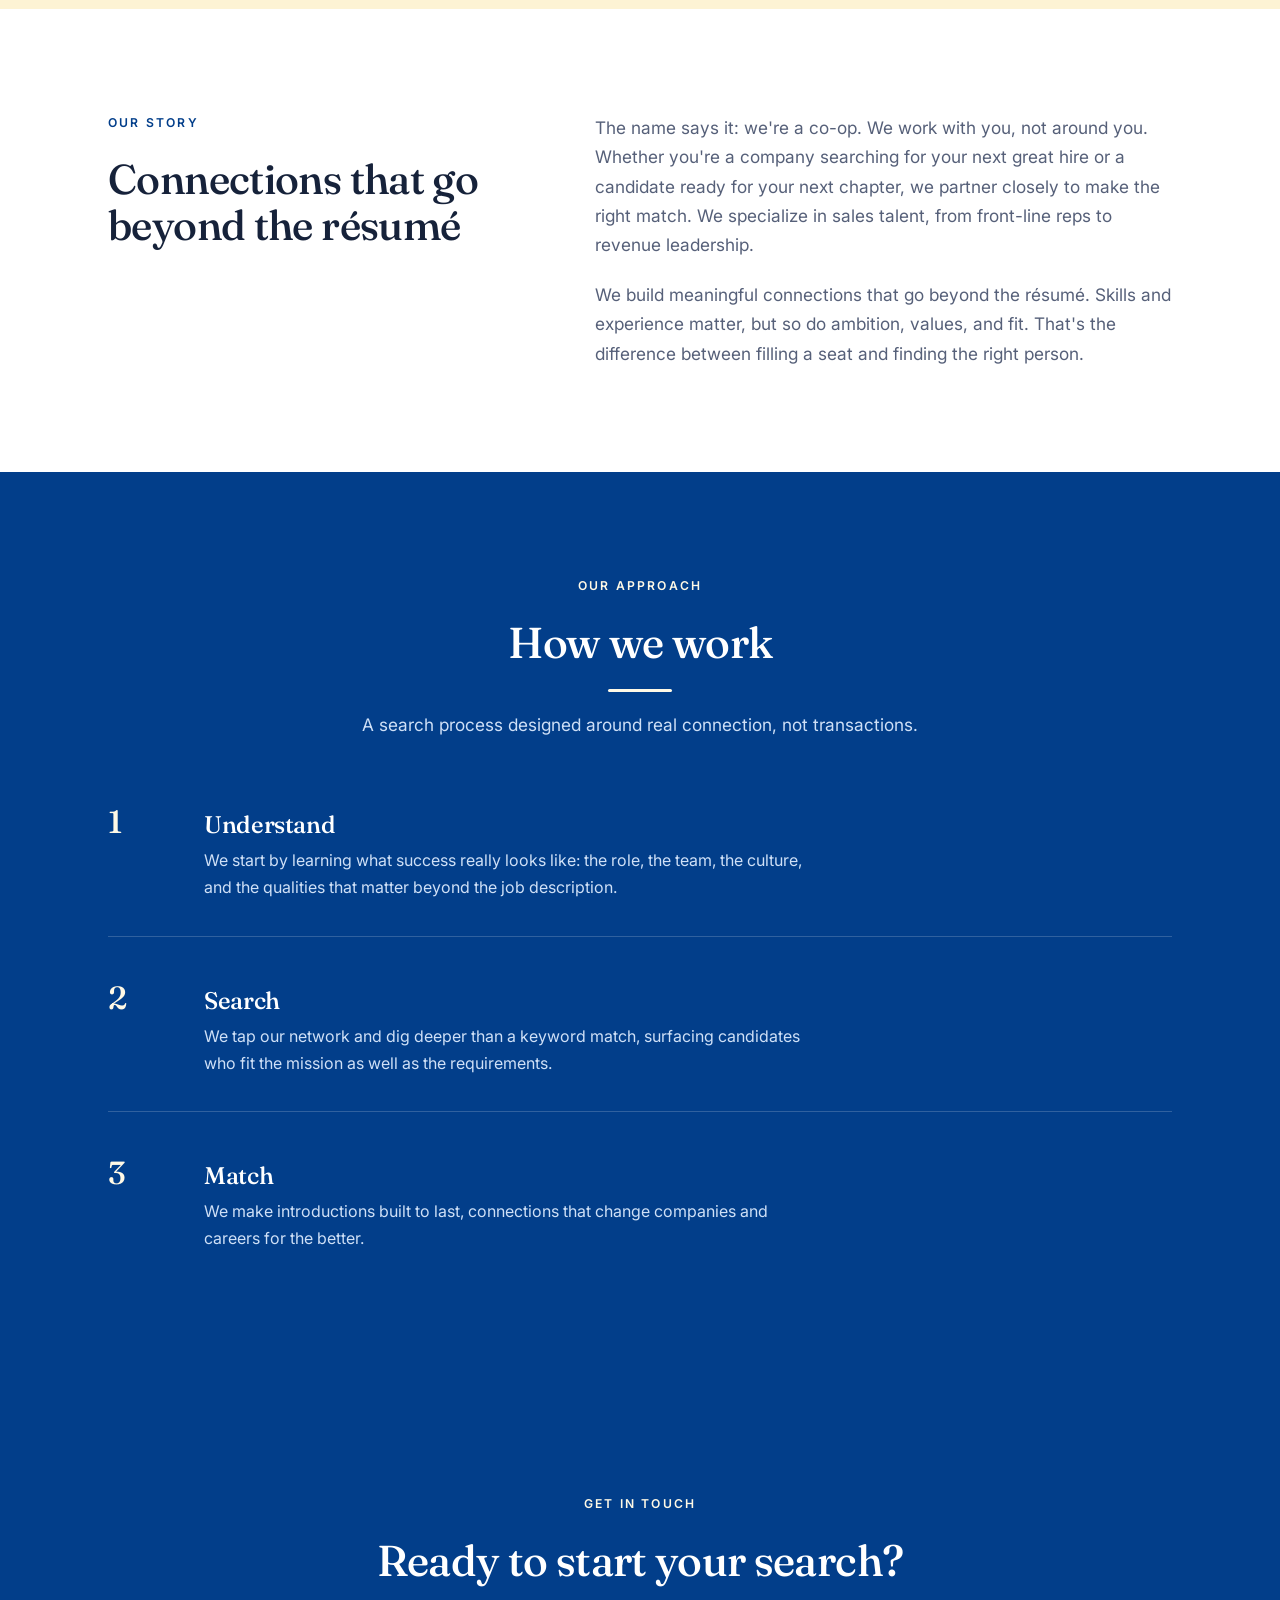
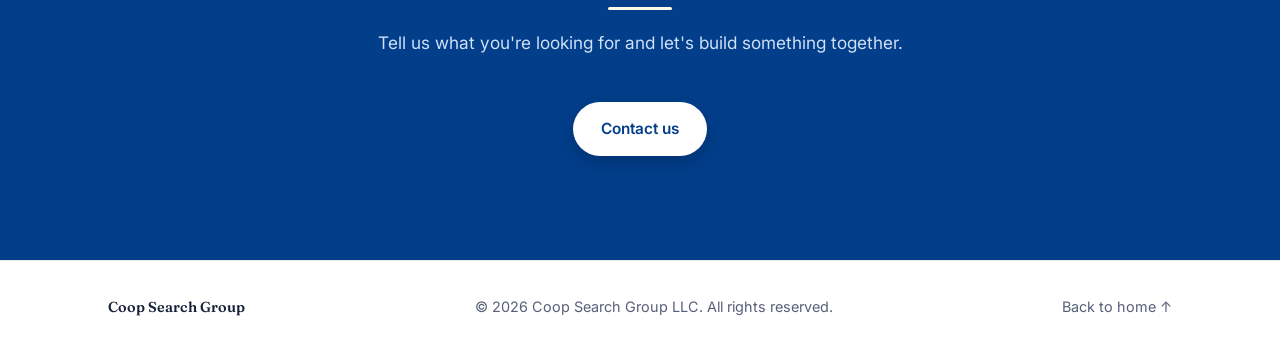
==== commit 20892add: "Add Home nav link before About on all pages" ====
--- a/about.html
+++ b/about.html
@@ -17,6 +17,7 @@
         <img src="logo.svg" alt="Coop Search Group" class="brand-logo" />
       </a>
       <nav class="nav-links" id="navLinks">
+        <a href="/">Home</a>
         <a href="/about" class="active">About</a>
         <a href="/expertise">Expertise</a>
         <a href="/placements">Placements</a>
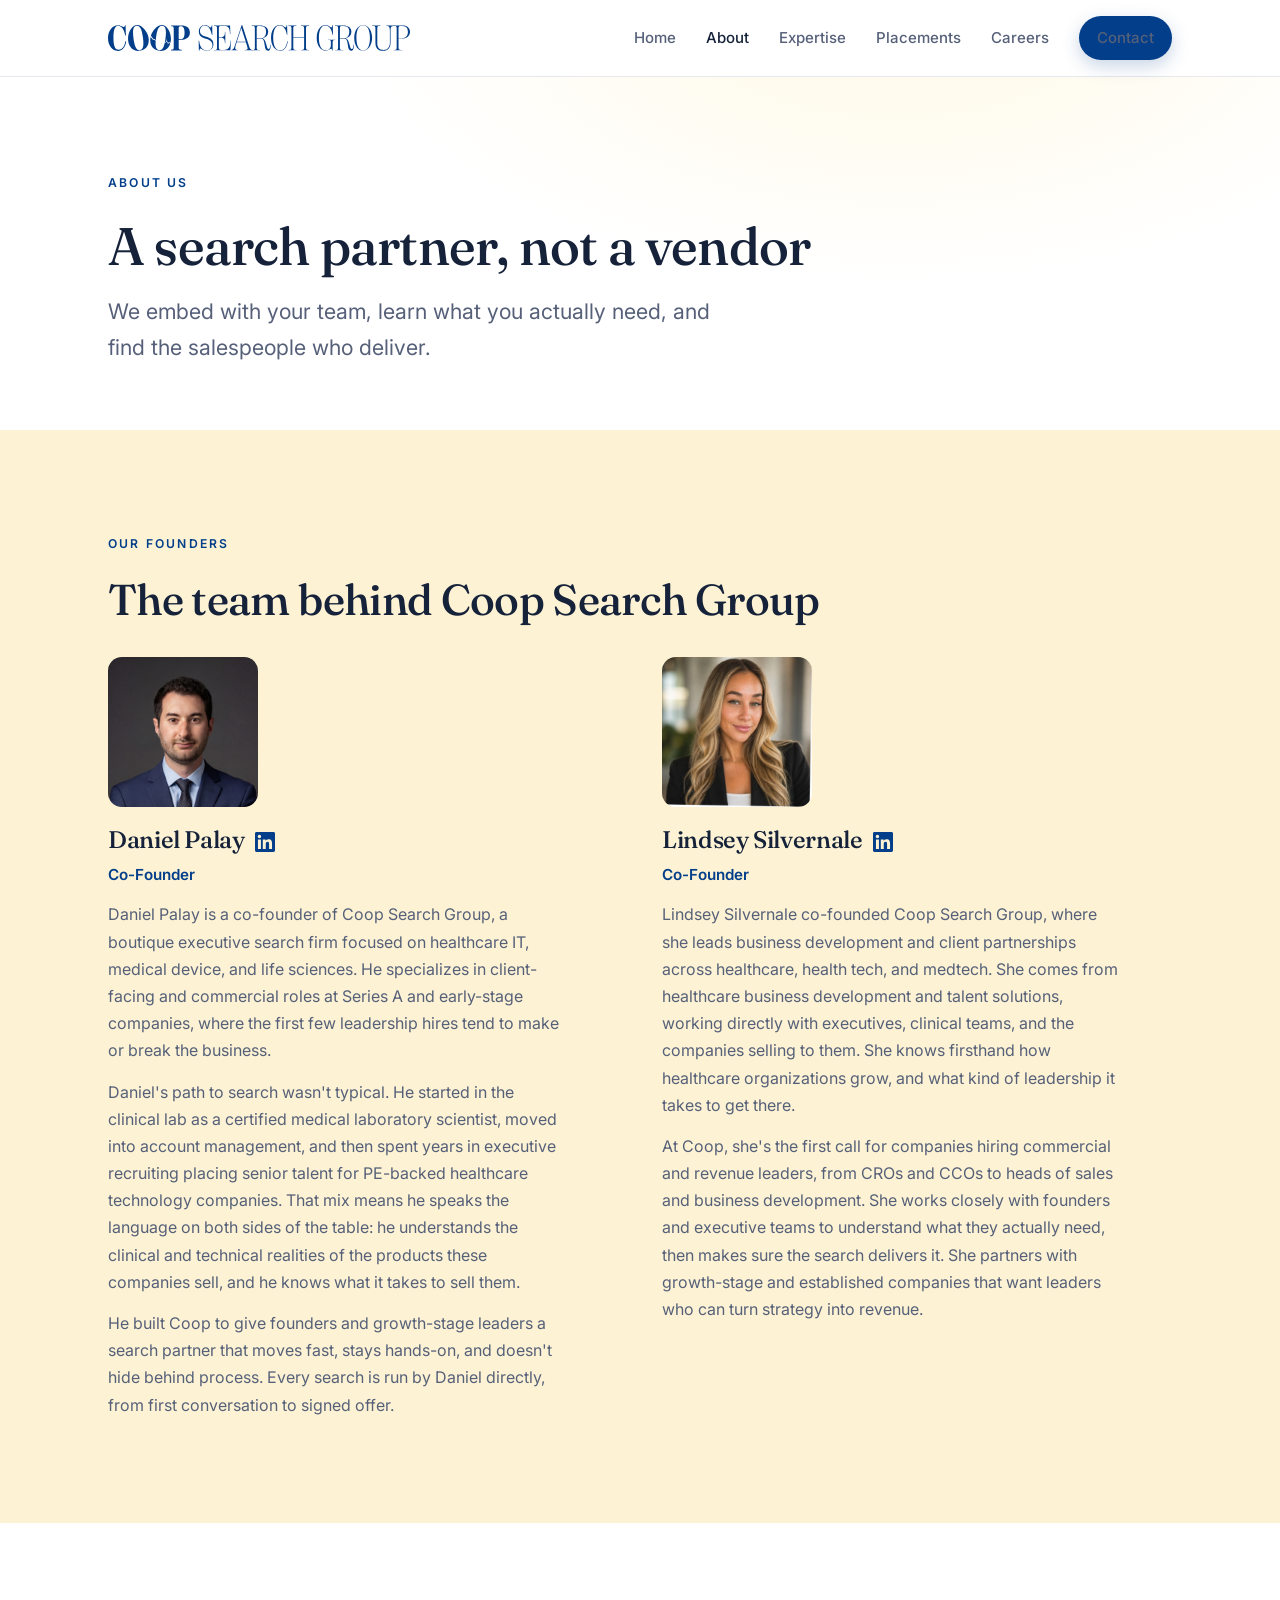
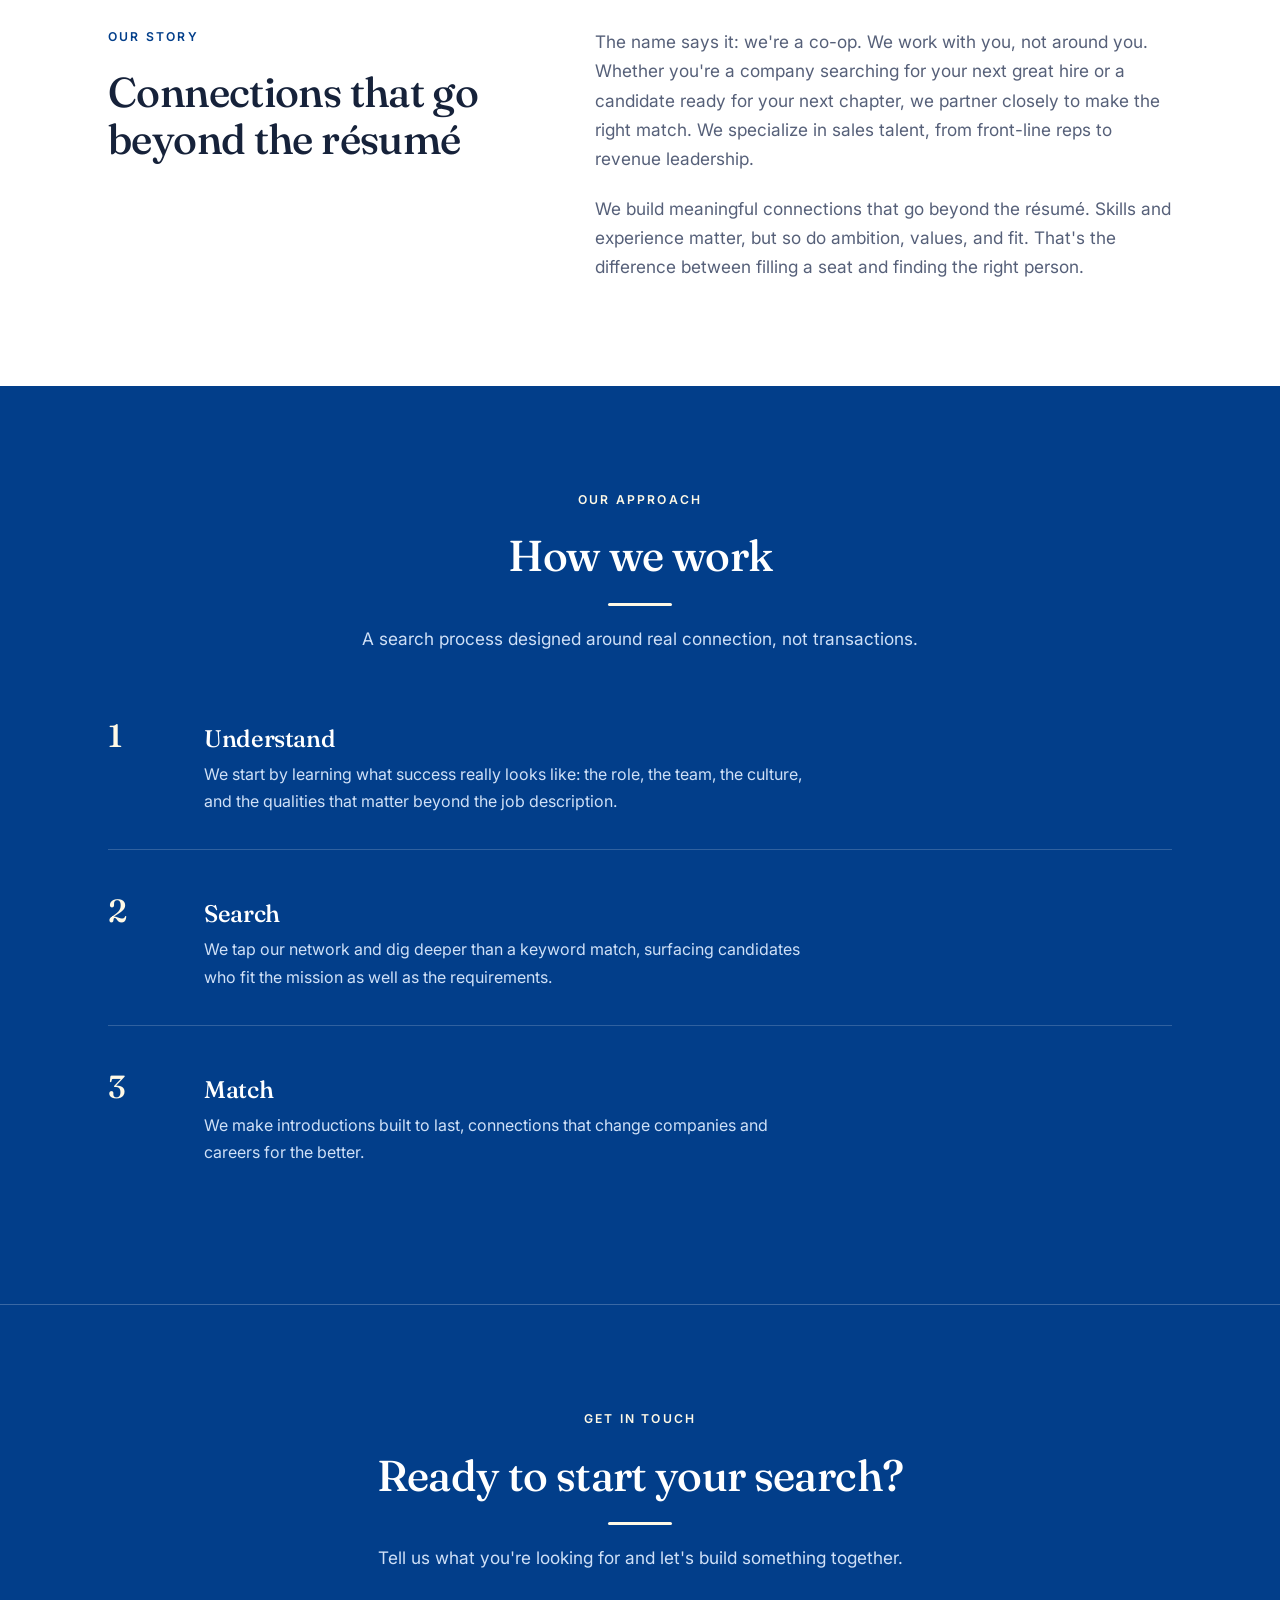
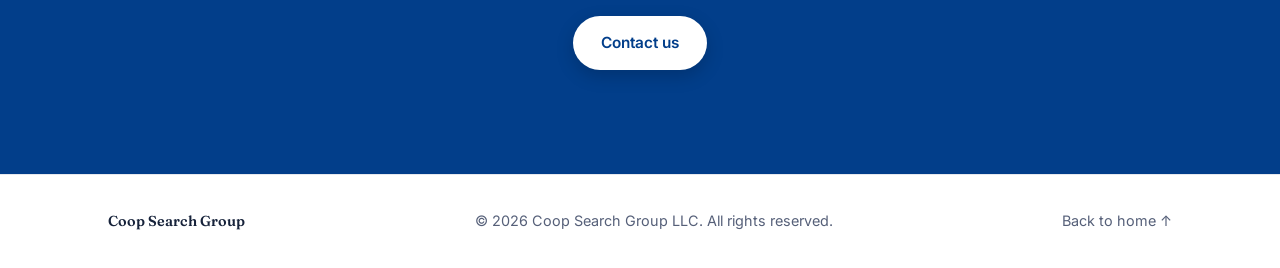
==== commit 2d0dcd78: "Move LinkedIn to logo icon next to founder names" ====
--- a/about.html
+++ b/about.html
@@ -46,20 +46,28 @@
         <div class="founders">
           <article class="founder">
             <img src="daniel-founder.jpeg" alt="Daniel Palay" class="founder-photo" />
-            <h3>Daniel Palay</h3>
+            <div class="founder-name">
+              <h3>Daniel Palay</h3>
+              <a href="https://www.linkedin.com/in/daniel-palay/" target="_blank" rel="noopener" class="founder-linkedin" aria-label="Daniel Palay on LinkedIn">
+                <svg viewBox="0 0 24 24" fill="currentColor" aria-hidden="true"><path d="M20.45 20.45h-3.56v-5.57c0-1.33-.02-3.04-1.85-3.04-1.85 0-2.13 1.45-2.13 2.94v5.67H9.35V9h3.42v1.56h.05c.48-.9 1.64-1.85 3.37-1.85 3.6 0 4.27 2.37 4.27 5.46v6.28zM5.34 7.43a2.06 2.06 0 1 1 0-4.13 2.06 2.06 0 0 1 0 4.13zM7.12 20.45H3.56V9h3.56v11.45zM22.22 0H1.77C.79 0 0 .77 0 1.72v20.56C0 23.23.79 24 1.77 24h20.45c.98 0 1.78-.77 1.78-1.72V1.72C24 .77 23.2 0 22.22 0z"/></svg>
+              </a>
+            </div>
             <p class="founder-role">Co-Founder</p>
             <p>Daniel Palay is a co-founder of Coop Search Group, a boutique executive search firm focused on healthcare IT, medical device, and life sciences. He specializes in client-facing and commercial roles at Series A and early-stage companies, where the first few leadership hires tend to make or break the business.</p>
             <p>Daniel's path to search wasn't typical. He started in the clinical lab as a certified medical laboratory scientist, moved into account management, and then spent years in executive recruiting placing senior talent for PE-backed healthcare technology companies. That mix means he speaks the language on both sides of the table: he understands the clinical and technical realities of the products these companies sell, and he knows what it takes to sell them.</p>
             <p>He built Coop to give founders and growth-stage leaders a search partner that moves fast, stays hands-on, and doesn't hide behind process. Every search is run by Daniel directly, from first conversation to signed offer.</p>
-            <a href="https://www.linkedin.com/in/daniel-palay/" target="_blank" rel="noopener" class="founder-link">LinkedIn →</a>
           </article>
           <article class="founder">
             <img src="founder-lindsey.jpeg" alt="Lindsey Silvernale" class="founder-photo" />
-            <h3>Lindsey Silvernale</h3>
+            <div class="founder-name">
+              <h3>Lindsey Silvernale</h3>
+              <a href="https://www.linkedin.com/in/lindsey-silvernale-35462b244/" target="_blank" rel="noopener" class="founder-linkedin" aria-label="Lindsey Silvernale on LinkedIn">
+                <svg viewBox="0 0 24 24" fill="currentColor" aria-hidden="true"><path d="M20.45 20.45h-3.56v-5.57c0-1.33-.02-3.04-1.85-3.04-1.85 0-2.13 1.45-2.13 2.94v5.67H9.35V9h3.42v1.56h.05c.48-.9 1.64-1.85 3.37-1.85 3.6 0 4.27 2.37 4.27 5.46v6.28zM5.34 7.43a2.06 2.06 0 1 1 0-4.13 2.06 2.06 0 0 1 0 4.13zM7.12 20.45H3.56V9h3.56v11.45zM22.22 0H1.77C.79 0 0 .77 0 1.72v20.56C0 23.23.79 24 1.77 24h20.45c.98 0 1.78-.77 1.78-1.72V1.72C24 .77 23.2 0 22.22 0z"/></svg>
+              </a>
+            </div>
             <p class="founder-role">Co-Founder</p>
             <p>Lindsey Silvernale co-founded Coop Search Group, where she leads business development and client partnerships across healthcare, health tech, and medtech. She comes from healthcare business development and talent solutions, working directly with executives, clinical teams, and the companies selling to them. She knows firsthand how healthcare organizations grow, and what kind of leadership it takes to get there.</p>
             <p>At Coop, she's the first call for companies hiring commercial and revenue leaders, from CROs and CCOs to heads of sales and business development. She works closely with founders and executive teams to understand what they actually need, then makes sure the search delivers it. She partners with growth-stage and established companies that want leaders who can turn strategy into revenue.</p>
-            <a href="https://www.linkedin.com/in/lindsey-silvernale-35462b244/" target="_blank" rel="noopener" class="founder-link">LinkedIn →</a>
           </article>
         </div>
       </div>
--- a/styles.css
+++ b/styles.css
@@ -150,9 +150,19 @@
 .quote figcaption strong { font-weight: 600; }
 .quote figcaption span { color: var(--ink-soft); font-size: 0.95rem; }
 
+/* Divider between two adjacent blue sections (About: approach + contact) */
+.section-dark + .section-cta { border-top: 1px solid rgba(255, 255, 255, 0.22); }
+
 /* FOUNDERS */
+#founders .section-head { max-width: none; text-align: left; margin-bottom: 32px; }
+#founders .section-head h2::after { display: none; }
 .founders { display: grid; grid-template-columns: 1fr 1fr; gap: 44px; }
 .founder-photo { width: 150px; height: 150px; object-fit: cover; border-radius: var(--radius); display: block; margin-bottom: 20px; }
+.founder-name { display: flex; align-items: center; gap: 10px; margin-bottom: 4px; }
+.founder-name h3 { margin-bottom: 0; }
+.founder-linkedin { display: inline-flex; color: var(--brand); transition: color .15s; }
+.founder-linkedin svg { width: 20px; height: 20px; }
+.founder-linkedin:hover { color: var(--brand-deep); }
 .founder h3 { font-size: 1.5rem; margin-bottom: 4px; }
 .founders .founder-role { color: var(--brand); font-weight: 600; font-size: 0.95rem; margin-bottom: 14px; }
 .founder p { color: var(--ink-soft); max-width: 46ch; }
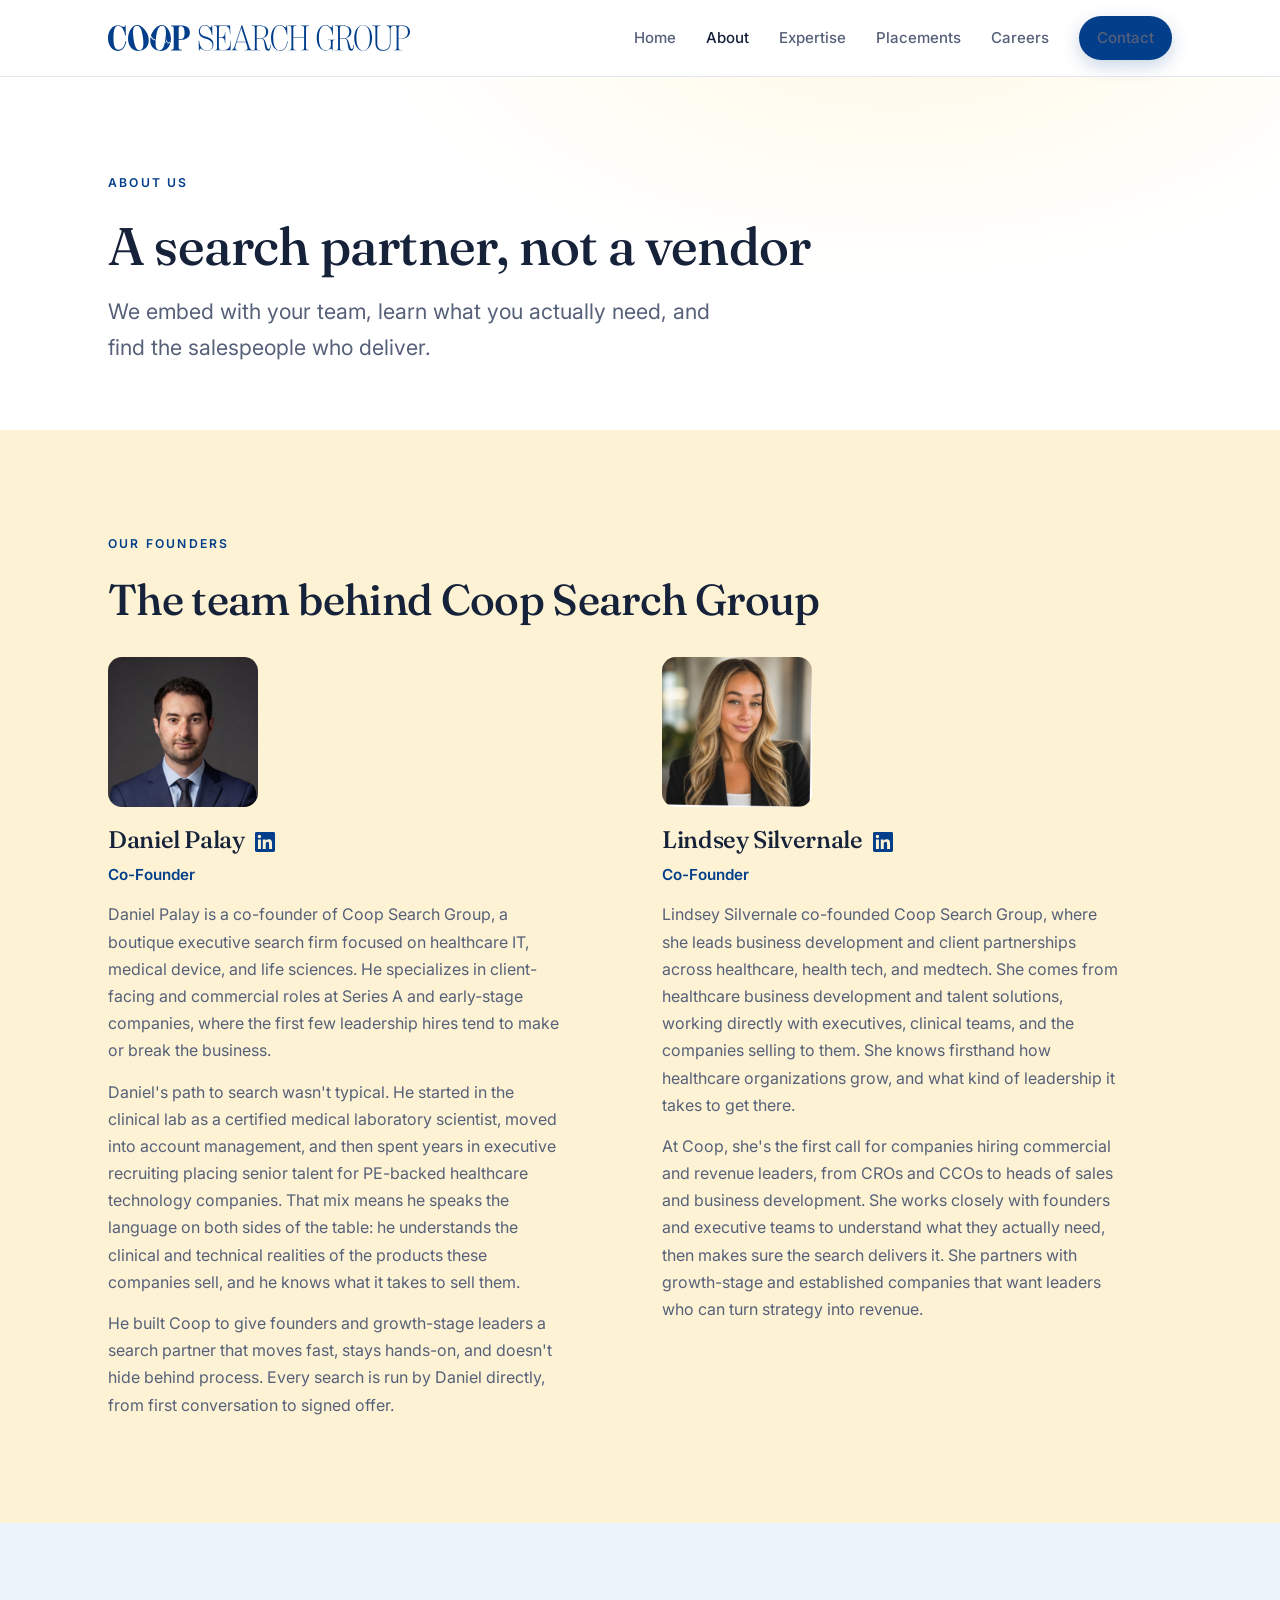
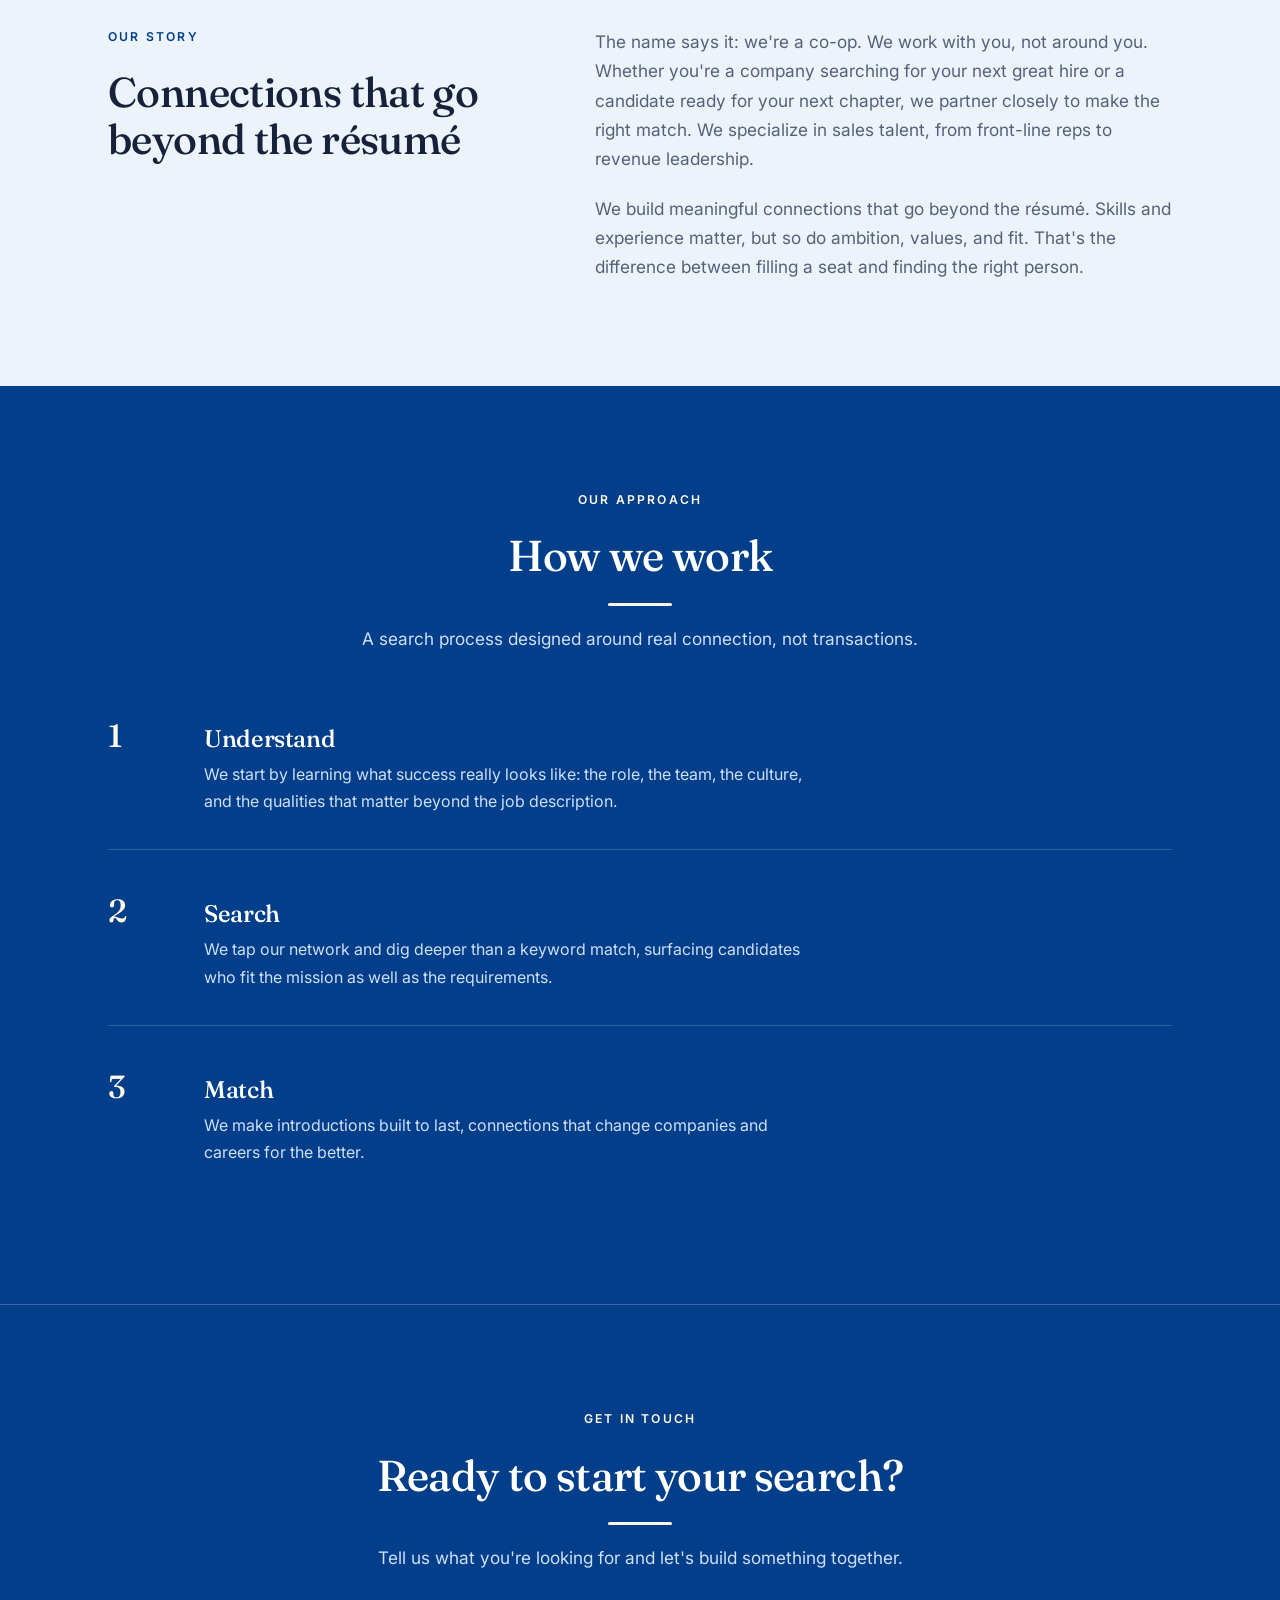
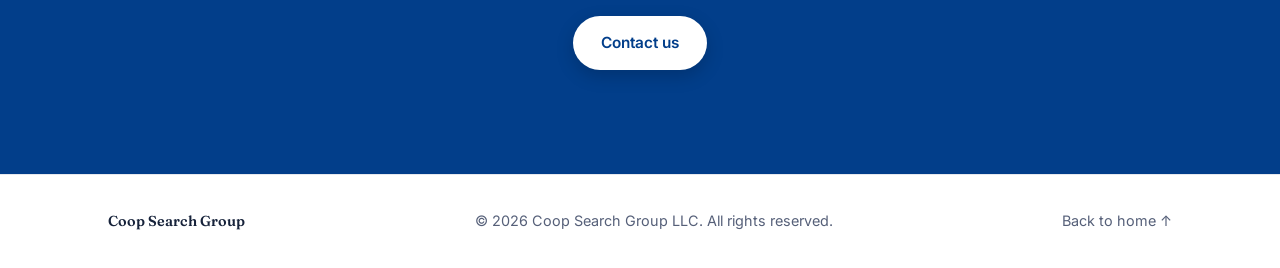
==== commit 8631d711: "Add soft blue tint to Our story section" ====
--- a/about.html
+++ b/about.html
@@ -73,7 +73,7 @@
       </div>
     </section>
 
-    <section class="section">
+    <section class="section section-tint">
       <div class="container grid-2">
         <div class="grid-2-head">
           <p class="eyebrow">Our story</p>
--- a/styles.css
+++ b/styles.css
@@ -77,6 +77,7 @@
 .section { padding: 104px 0; }
 .section-divider { border-top: 1px solid var(--line); }
 .section-alt { background: #fdf3d4; }
+.section-tint { background: #edf3fb; }
 .section-alt .expertise-col { border-top-color: #ecdfb2; }
 
 /* DARK BAND SECTION */
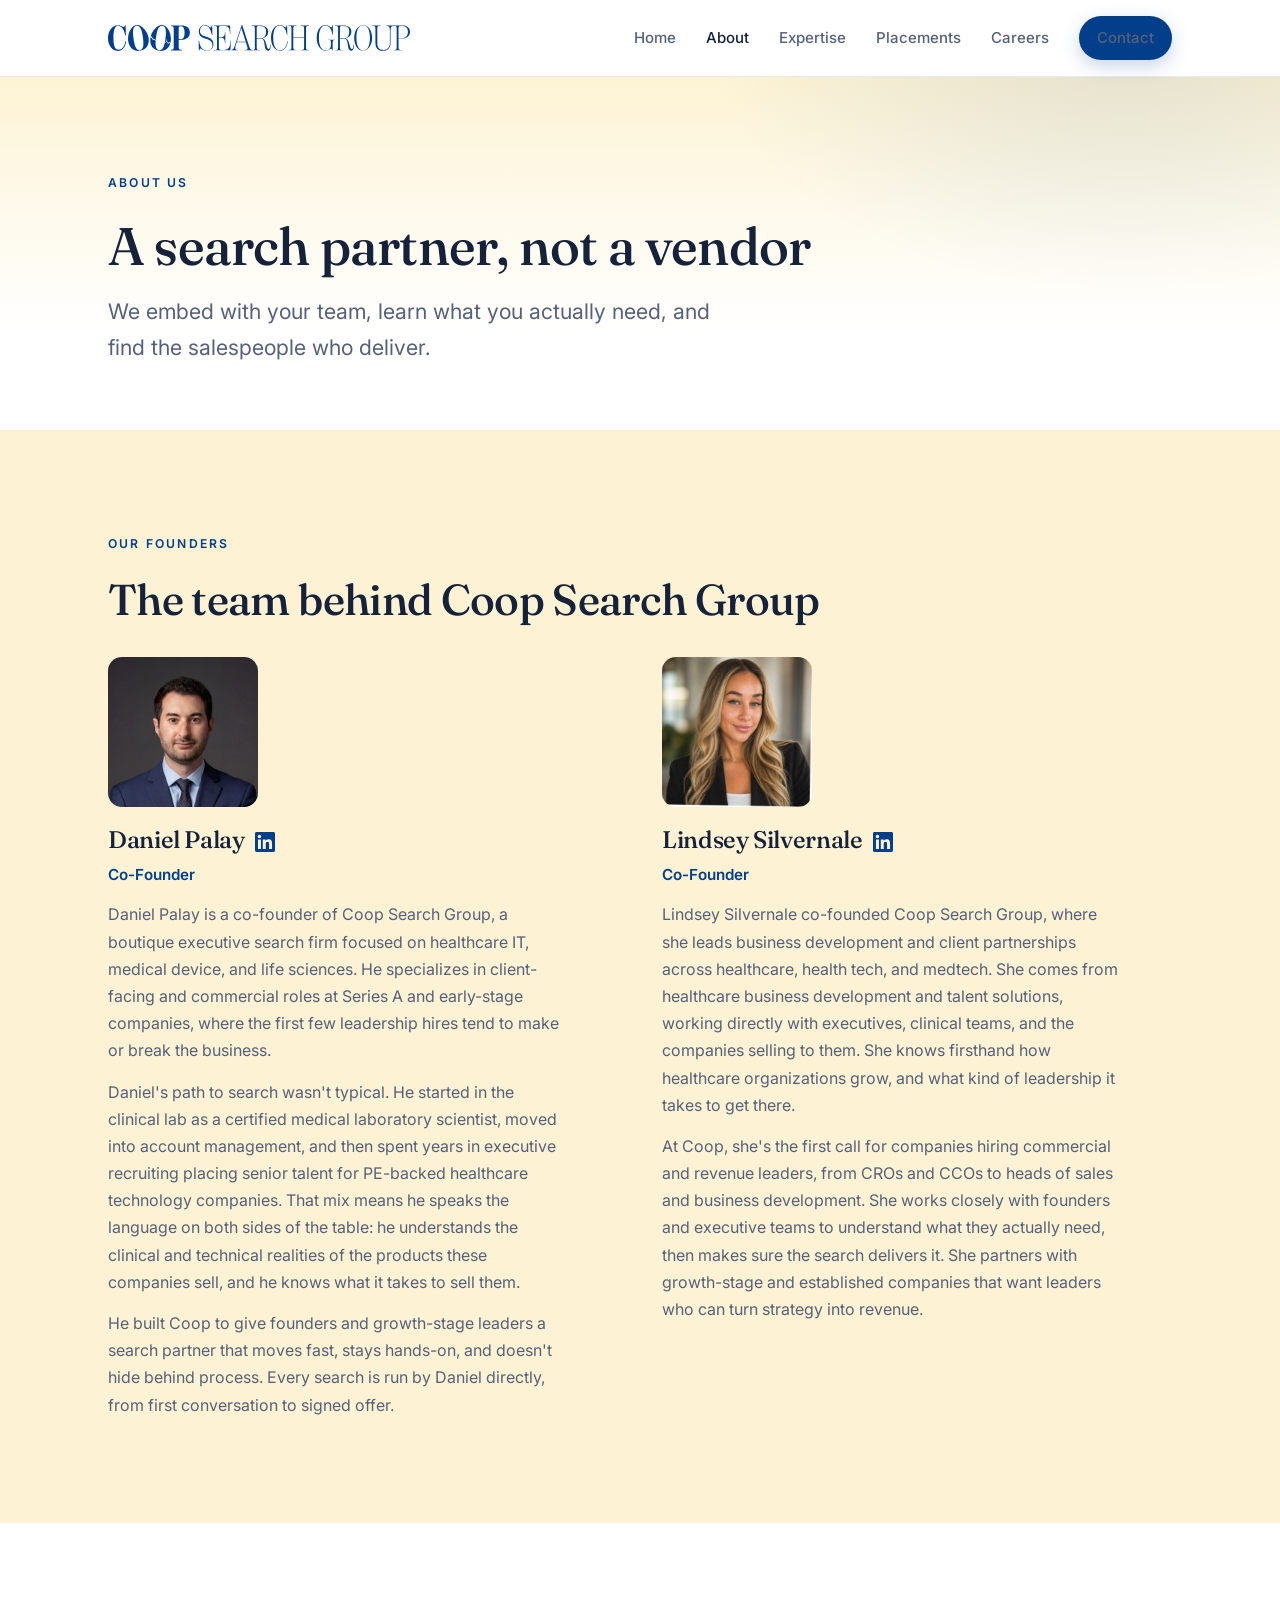
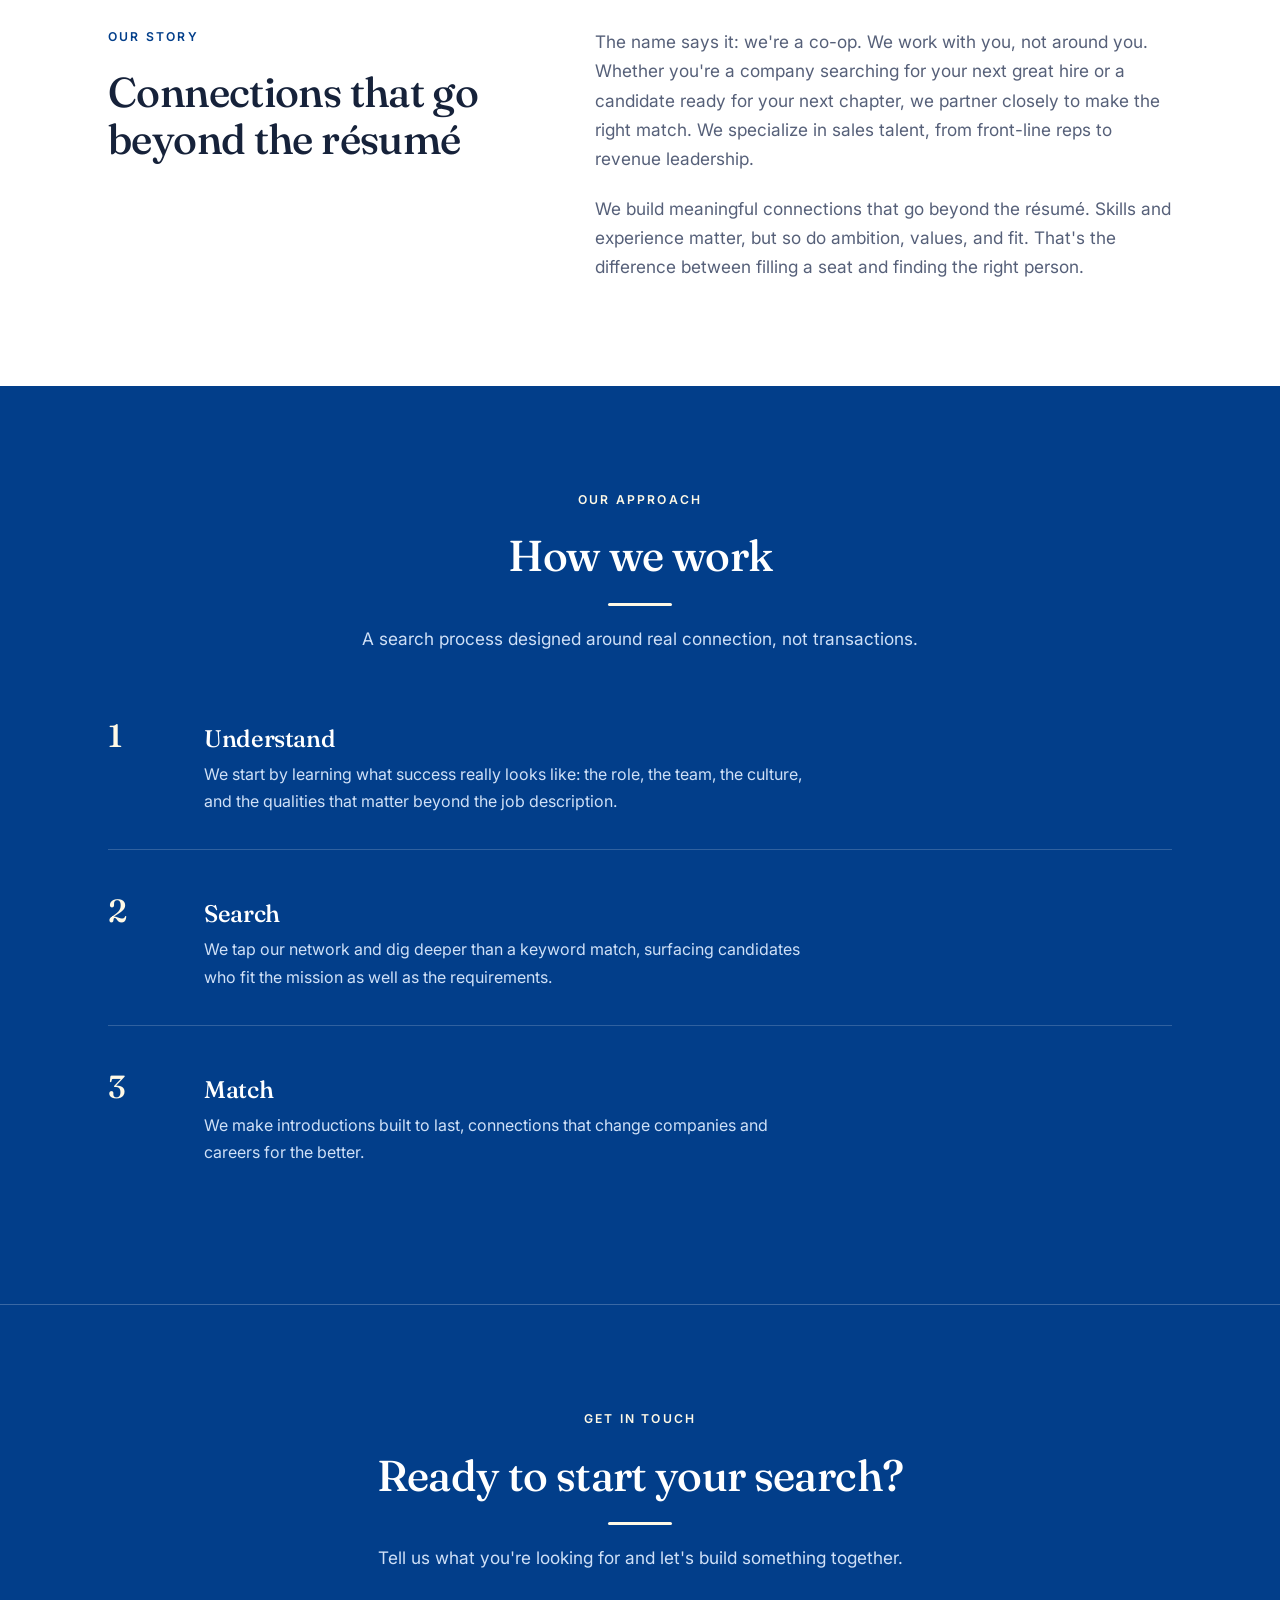
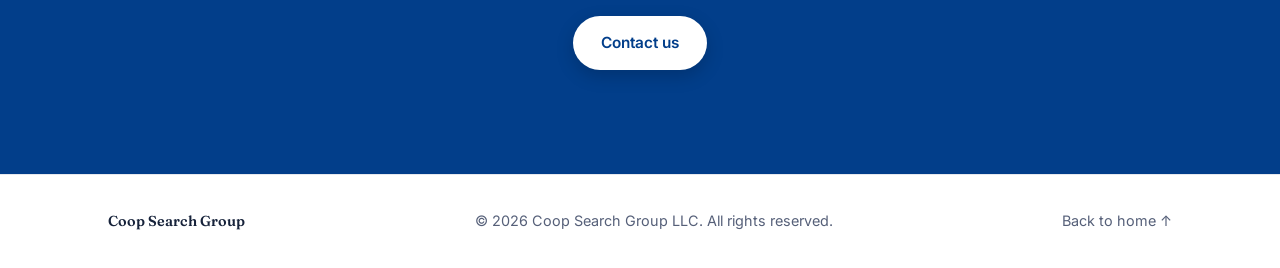
==== commit 268876ef: "Add cream+blue color wash to page headers; revert Our story tint" ====
--- a/about.html
+++ b/about.html
@@ -73,7 +73,7 @@
       </div>
     </section>
 
-    <section class="section section-tint">
+    <section class="section">
       <div class="container grid-2">
         <div class="grid-2-head">
           <p class="eyebrow">Our story</p>
--- a/styles.css
+++ b/styles.css
@@ -77,7 +77,6 @@
 .section { padding: 104px 0; }
 .section-divider { border-top: 1px solid var(--line); }
 .section-alt { background: #fdf3d4; }
-.section-tint { background: #edf3fb; }
 .section-alt .expertise-col { border-top-color: #ecdfb2; }
 
 /* DARK BAND SECTION */
@@ -202,7 +201,9 @@
 
 /* CAREERS PAGE */
 .page-hero {
-  background: radial-gradient(900px 460px at 70% -20%, var(--cream) 0%, rgba(255,255,255,0) 60%), var(--bg);
+  background:
+    radial-gradient(760px 460px at 88% -10%, rgba(2, 62, 138, 0.10) 0%, rgba(2, 62, 138, 0) 55%),
+    linear-gradient(180deg, #fdf3d4 0%, #ffffff 72%);
   padding: 96px 0 64px;
 }
 .page-hero h1 { font-size: clamp(2.2rem, 4.8vw, 3.3rem); font-weight: 500; margin-bottom: 18px; }
